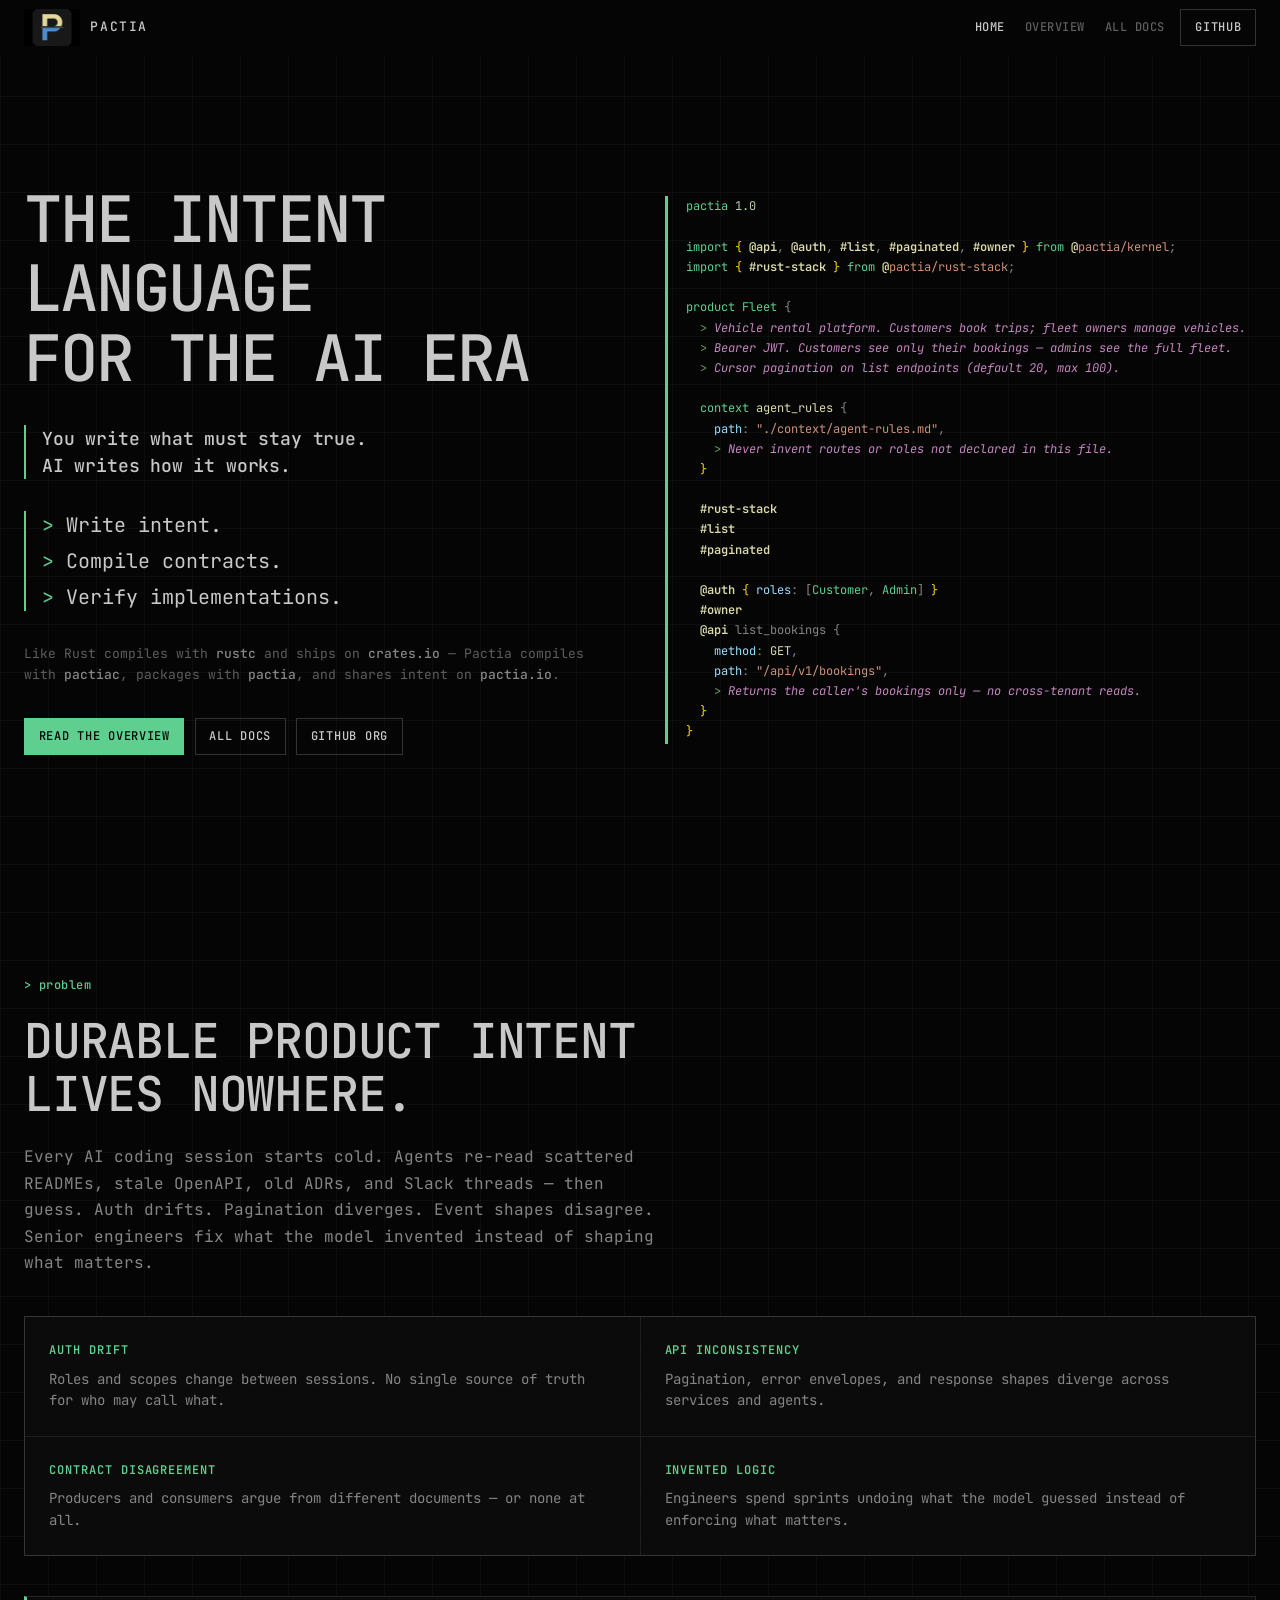
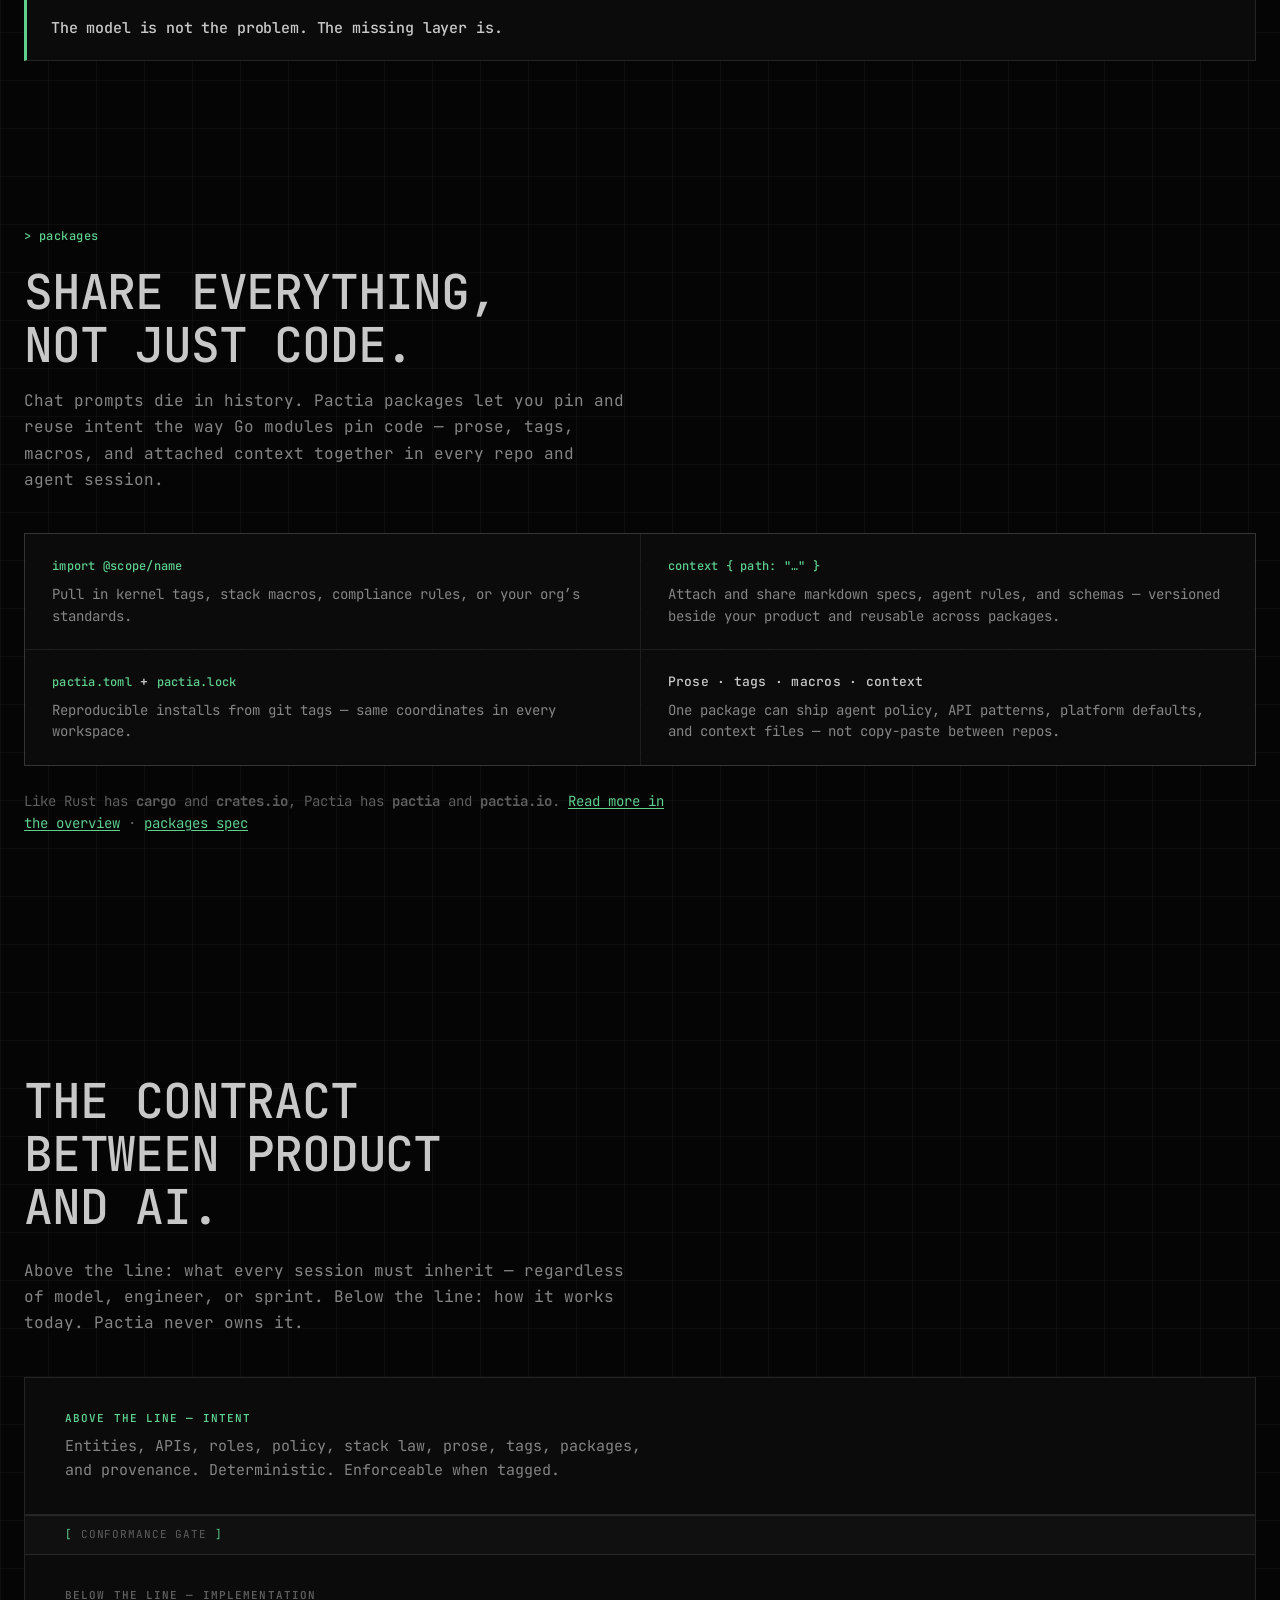
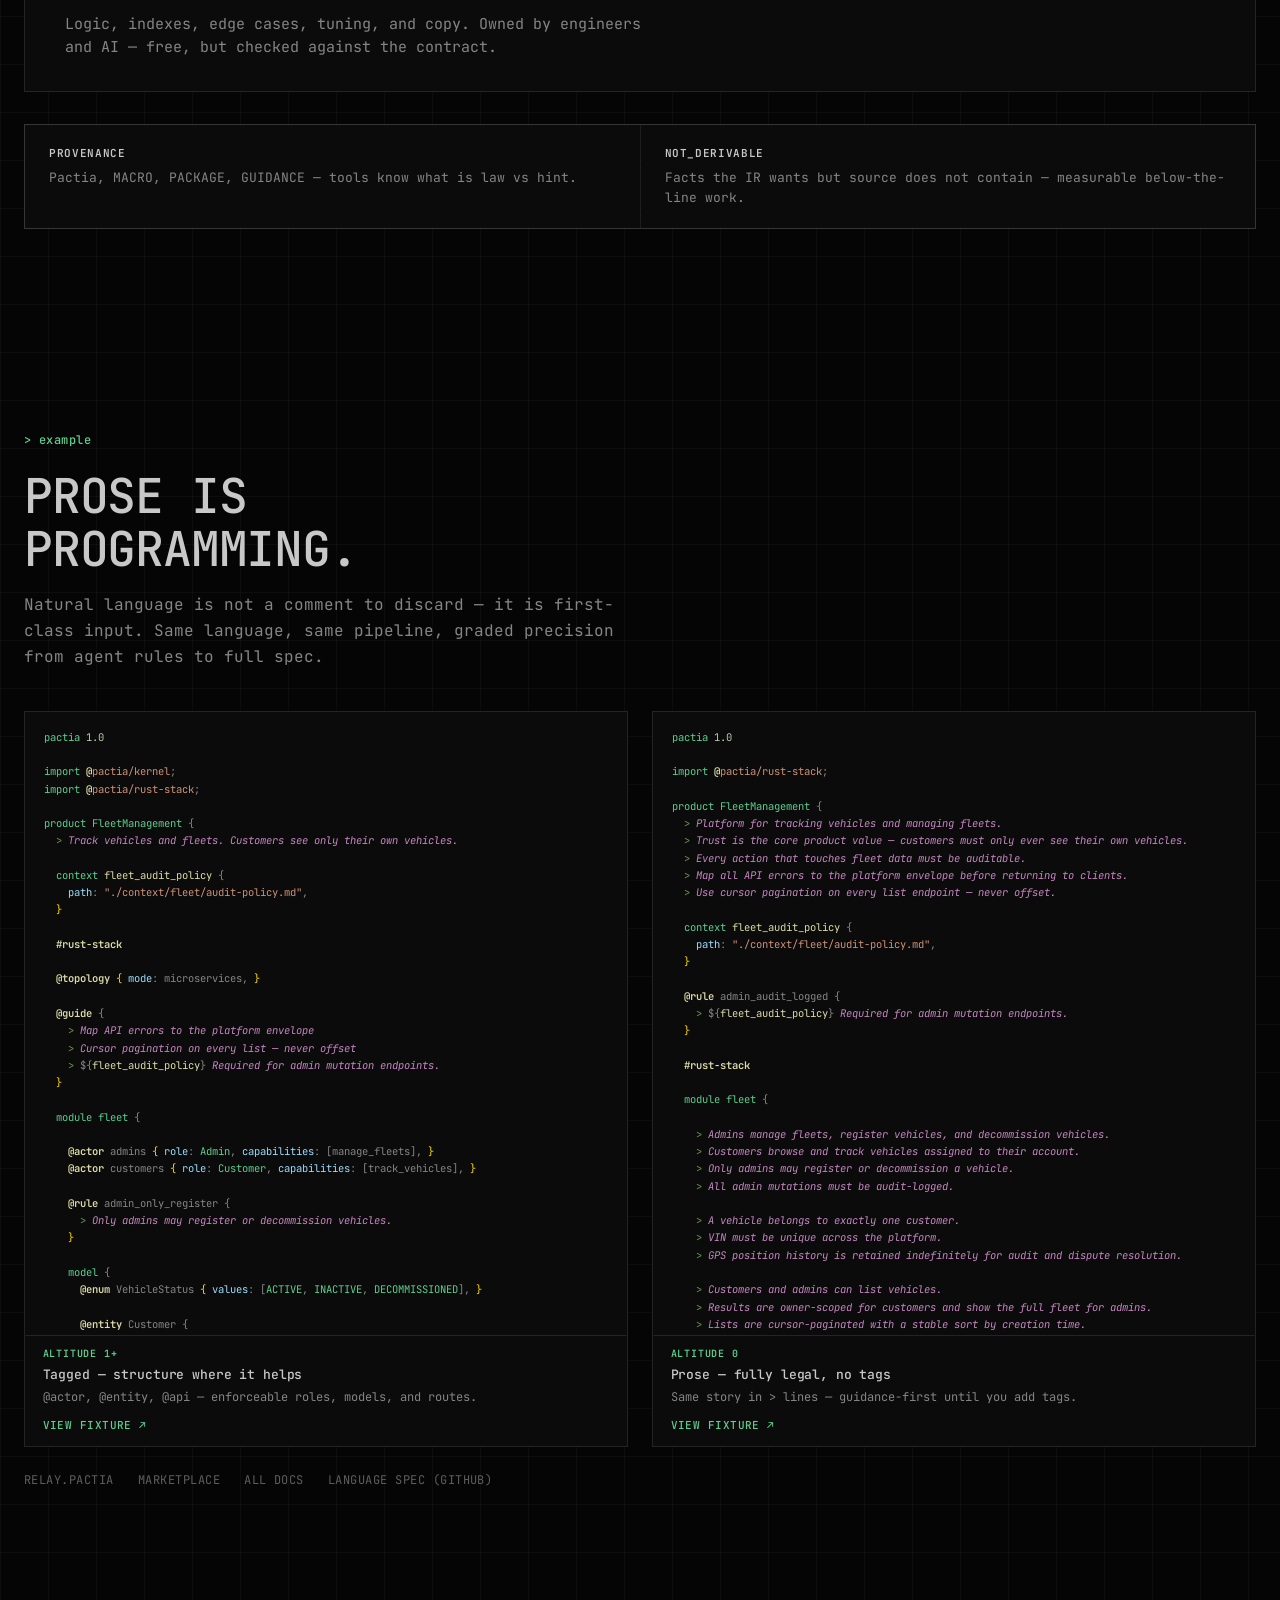
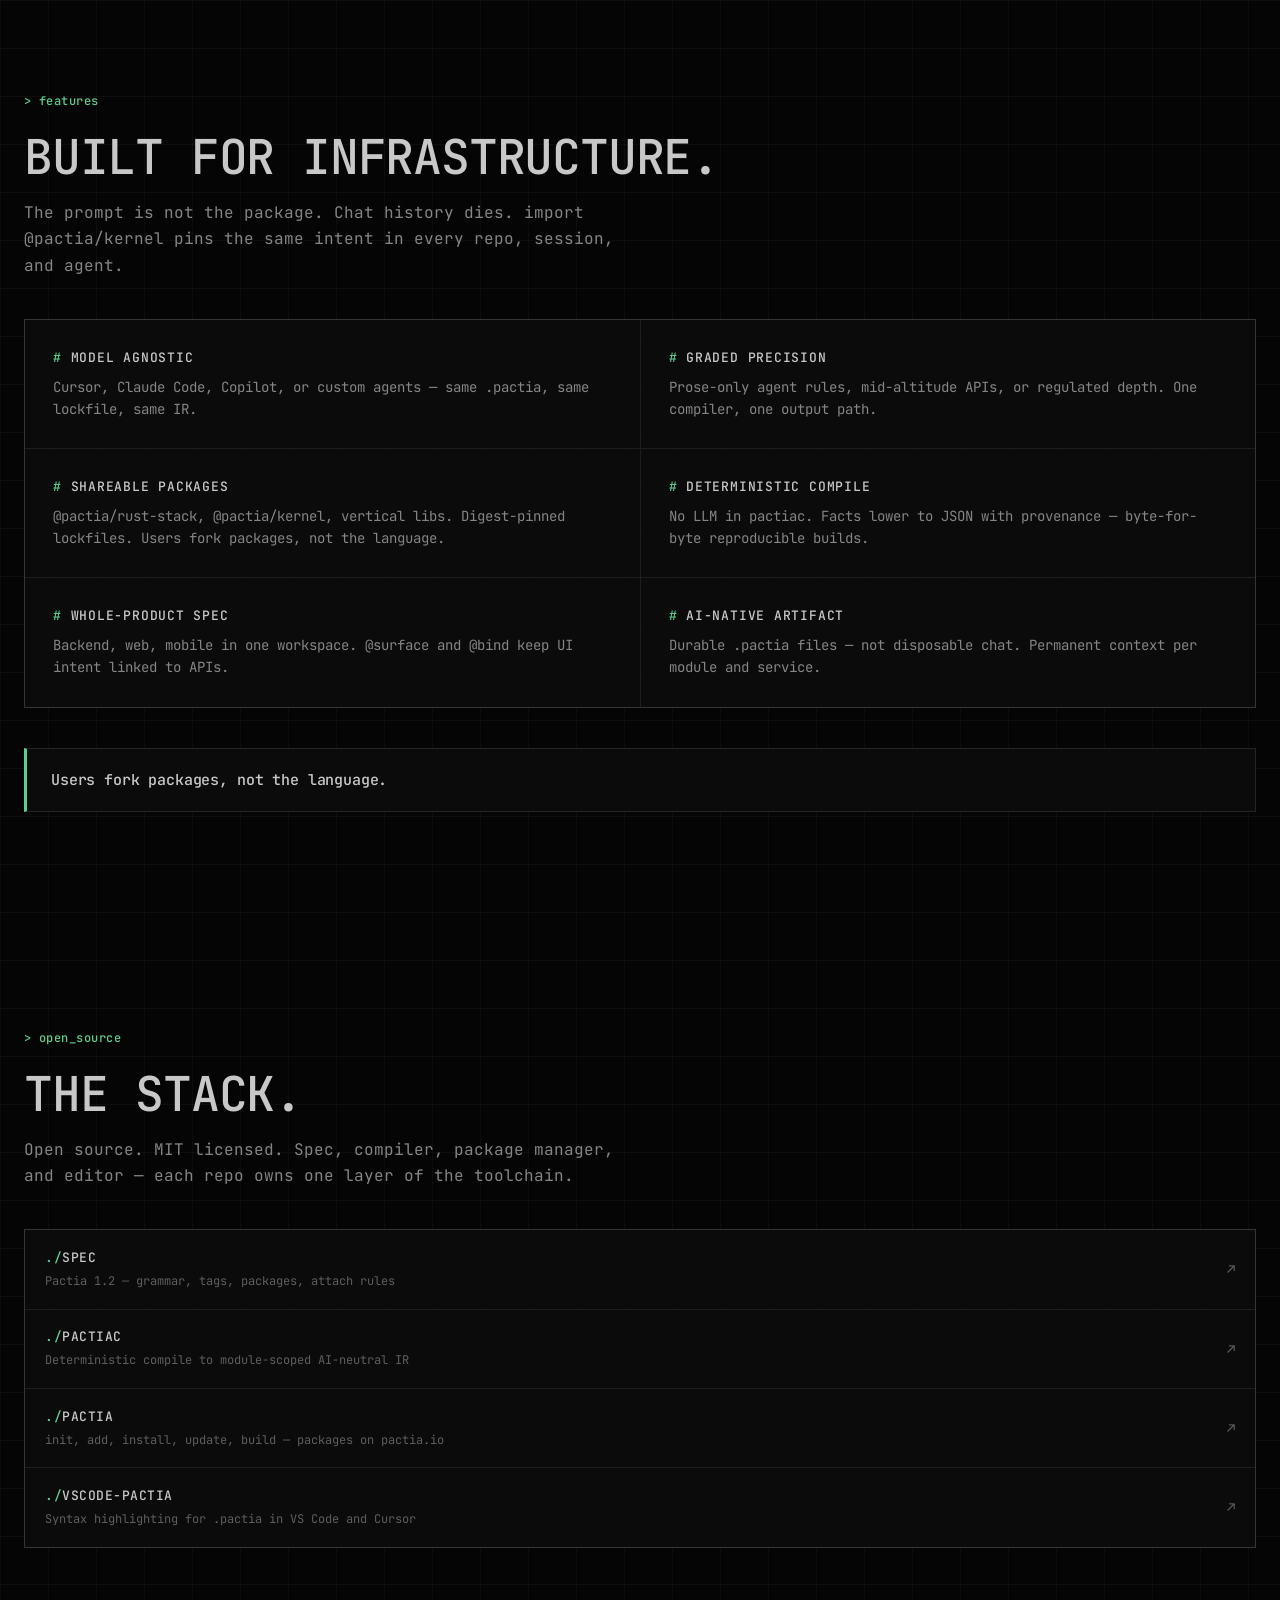
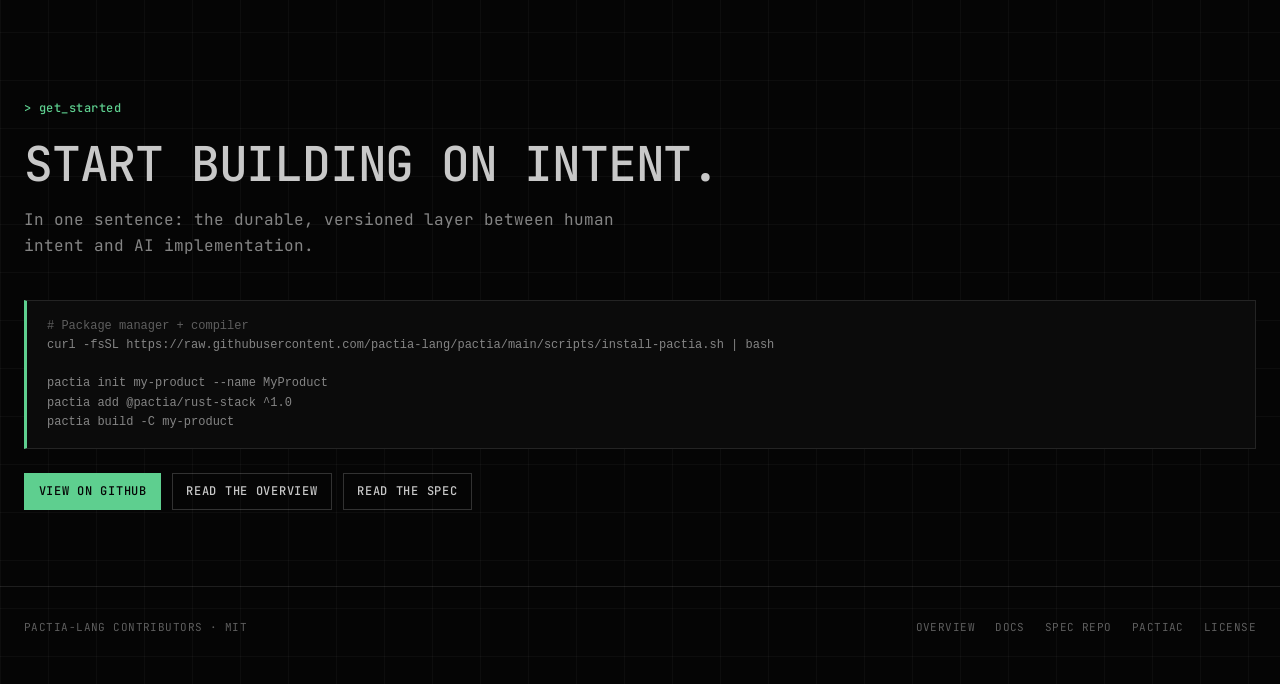
==== index.html @ 83ed0725 "commit the static site" ====
<!doctype html>
<html lang="en">
  <head>
    <meta charset="UTF-8" />
    <meta name="viewport" content="width=device-width, initial-scale=1.0" />
    <meta
      name="description"
      content="Pactia — the intent language for the AI era. You write what must stay true. AI writes how it works."
    />
    <title>Pactia — The intent language for the AI era</title>
    <link rel="icon" href="assets/pactia-logo.png" type="image/png" />
    <link rel="preconnect" href="https://fonts.googleapis.com" />
    <link rel="preconnect" href="https://fonts.gstatic.com" crossorigin />
    <link
      href="https://fonts.googleapis.com/css2?family=JetBrains+Mono:wght@400;500;600&display=swap"
      rel="stylesheet"
    />
    <link rel="stylesheet" href="assets/site.css" />
  </head>
  <body data-nav-page="home">
    <a class="skip-link" href="#main">Skip to content</a>

    <header class="site-header">
      <div class="container">
        <a class="brand" data-site-brand href="index.html">
          <img
            class="brand__logo"
            src="assets/pactia-logo.png"
            alt=""
            height="40"
          />
          PACTIA
        </a>
        <div class="site-header__actions" data-site-header-actions></div>
      </div>
    </header>

    <main id="main">
      <section class="hero" id="hero">
        <div class="container hero-grid">
          <div class="hero-copy" data-reveal>
            <h1 class="display-xl">
              The intent language<br />
              for the AI era
            </h1>
            <p class="hero-slogan">
              You write what must stay true.<br />
              AI writes how it works.
            </p>
            <div class="hero-lines">
              <p class="hero-line is-accent">Write intent.</p>
              <p class="hero-line is-accent">Compile contracts.</p>
              <p class="hero-line is-accent">Verify implementations.</p>
            </div>
            <p class="hero-meta">
              Like Rust compiles with <strong>rustc</strong> and ships on
              <strong>crates.io</strong> — Pactia compiles with
              <strong>pactiac</strong>, packages with <strong>pactia</strong>,
              and shares intent on <strong>pactia.io</strong>.
            </p>
            <div class="hero-actions">
              <a
                class="btn btn-primary"
                href="docs/overview.html"
              >
                Read the overview
              </a>
              <a
                class="btn"
                href="docs/index.html"
              >
                All docs
              </a>
              <a
                class="btn"
                href="https://github.com/pactia-lang"
                target="_blank"
                rel="noopener noreferrer"
              >
                GitHub org
              </a>
            </div>
          </div>

          <div class="hero-snippet" data-reveal aria-label="Pactia example">
            <pre class="hero-snippet__code docs-pre docs-pre--pactia"><code class="docs-code docs-code--pactia pactia-highlight"><span class="pactia-tm-keyword">pactia</span> <span class="pactia-tm-number">1.0</span>

<span class="pactia-tm-keyword">import</span> <span class="pactia-tm-punct">{</span> <span class="pactia-tm-tag">@</span><span class="pactia-tm-tag">api</span>, <span class="pactia-tm-tag">@</span><span class="pactia-tm-tag">auth</span>, <span class="pactia-tm-tag">#</span><span class="pactia-tm-tag">list</span>, <span class="pactia-tm-tag">#</span><span class="pactia-tm-tag">paginated</span>, <span class="pactia-tm-tag">#</span><span class="pactia-tm-tag">owner</span> <span class="pactia-tm-punct">}</span> <span class="pactia-tm-keyword">from</span> <span class="pactia-tm-tag">@</span><span class="pactia-tm-path">pactia/kernel</span>;
<span class="pactia-tm-keyword">import</span> <span class="pactia-tm-punct">{</span> <span class="pactia-tm-tag">#</span><span class="pactia-tm-tag">rust-stack</span> <span class="pactia-tm-punct">}</span> <span class="pactia-tm-keyword">from</span> <span class="pactia-tm-tag">@</span><span class="pactia-tm-path">pactia/rust-stack</span>;

<span class="pactia-tm-keyword">product</span> <span class="pactia-tm-type">Fleet</span> {
  <span class="pactia-tm-prose-marker">&gt; </span><span class="pactia-tm-prose">Vehicle rental platform. Customers book trips; fleet owners manage vehicles.</span>
  <span class="pactia-tm-prose-marker">&gt; </span><span class="pactia-tm-prose">Bearer JWT. Customers see only their bookings — admins see the full fleet.</span>
  <span class="pactia-tm-prose-marker">&gt; </span><span class="pactia-tm-prose">Cursor pagination on list endpoints (default 20, max 100).</span>

  <span class="pactia-tm-keyword">context</span> <span class="pactia-tm-constant">agent_rules</span> {
    <span class="pactia-tm-key">path</span>: <span class="pactia-tm-string">&quot;</span><span class="pactia-tm-string">./context/agent-rules.md</span><span class="pactia-tm-string">&quot;</span>,
    <span class="pactia-tm-prose-marker">&gt; </span><span class="pactia-tm-prose">Never invent routes or roles not declared in this file.</span>
<span class="pactia-tm-punct">  }</span>

  <span class="pactia-tm-tag">#</span><span class="pactia-tm-tag">rust-stack</span>
  <span class="pactia-tm-tag">#</span><span class="pactia-tm-tag">list</span>
  <span class="pactia-tm-tag">#</span><span class="pactia-tm-tag">paginated</span>

  <span class="pactia-tm-tag">@</span><span class="pactia-tm-tag">auth</span> <span class="pactia-tm-punct">{</span> <span class="pactia-tm-key">roles</span>: [<span class="pactia-tm-type">Customer</span>, <span class="pactia-tm-type">Admin</span>] <span class="pactia-tm-punct">}</span>
  <span class="pactia-tm-tag">#</span><span class="pactia-tm-tag">owner</span>
  <span class="pactia-tm-tag">@</span><span class="pactia-tm-tag">api</span> list_bookings {
    <span class="pactia-tm-key">method</span>: <span class="pactia-tm-constant">GET</span>,
    <span class="pactia-tm-key">path</span>: <span class="pactia-tm-string">&quot;</span><span class="pactia-tm-string">/api/v1/bookings</span><span class="pactia-tm-string">&quot;</span>,
    <span class="pactia-tm-prose-marker">&gt; </span><span class="pactia-tm-prose">Returns the caller's bookings only — no cross-tenant reads.</span>
<span class="pactia-tm-punct">  }</span>
<span class="pactia-tm-punct">}</span></code></pre>
          </div>
        </div>
      </section>

      <section class="section section-tight" id="problem">
        <div class="container">
          <p class="label" data-reveal>&gt; problem</p>
          <h2 class="display-lg" data-reveal style="margin-bottom: 1.5rem; max-width: 22ch">
            Durable product intent lives nowhere.
          </h2>
          <p class="problem-lead" data-reveal>
            Every AI coding session starts cold. Agents re-read scattered READMEs,
            stale OpenAPI, old ADRs, and Slack threads — then guess. Auth drifts.
            Pagination diverges. Event shapes disagree. Senior engineers fix what
            the model invented instead of shaping what matters.
          </p>
          <div class="problem-grid" data-reveal>
            <article class="problem-item">
              <h3>Auth drift</h3>
              <p>Roles and scopes change between sessions. No single source of truth for who may call what.</p>
            </article>
            <article class="problem-item">
              <h3>API inconsistency</h3>
              <p>Pagination, error envelopes, and response shapes diverge across services and agents.</p>
            </article>
            <article class="problem-item">
              <h3>Contract disagreement</h3>
              <p>Producers and consumers argue from different documents — or none at all.</p>
            </article>
            <article class="problem-item">
              <h3>Invented logic</h3>
              <p>Engineers spend sprints undoing what the model guessed instead of enforcing what matters.</p>
            </article>
          </div>
          <p class="slogan-banner" data-reveal>
            The model is not the problem. The missing layer is.
          </p>
        </div>
      </section>

      <section class="section section-tight" id="packages">
        <div class="container">
          <p class="label" data-reveal>&gt; packages</p>
          <h2 class="display-lg" data-reveal style="margin-bottom: 1rem; max-width: 20ch">
            Share everything,<br />not just code.
          </h2>
          <p class="section-intro" data-reveal>
            Chat prompts die in history. Pactia packages let you pin and reuse intent
            the way Go modules pin code — prose, tags, macros, and attached context
            together in every repo and agent session.
          </p>
          <ul class="packages-list" data-reveal>
            <li class="packages-item">
              <p class="packages-item__syntax"><code>import @scope/name</code></p>
              <p class="packages-item__desc">
                Pull in kernel tags, stack macros, compliance rules, or your org&rsquo;s standards.
              </p>
            </li>
            <li class="packages-item">
              <p class="packages-item__syntax"><code>context { path: &quot;&hellip;&quot; }</code></p>
              <p class="packages-item__desc">
                Attach and share markdown specs, agent rules, and schemas — versioned beside your product and reusable across packages.
              </p>
            </li>
            <li class="packages-item">
              <p class="packages-item__syntax"><code>pactia.toml</code> + <code>pactia.lock</code></p>
              <p class="packages-item__desc">
                Reproducible installs from git tags — same coordinates in every workspace.
              </p>
            </li>
            <li class="packages-item">
              <p class="packages-item__syntax">Prose · tags · macros · context</p>
              <p class="packages-item__desc">
                One package can ship agent policy, API patterns, platform defaults, and context files — not copy-paste between repos.
              </p>
            </li>
          </ul>
          <p class="packages-footnote" data-reveal>
            Like Rust has <strong>cargo</strong> and <strong>crates.io</strong>, Pactia has
            <strong>pactia</strong> and <strong>pactia.io</strong>.
            <a href="docs/overview.html#packages--share-everything-not-just-code">Read more in the overview</a>
            ·
            <a href="https://github.com/pactia-lang/spec/blob/main/docs/packages.md" target="_blank" rel="noopener noreferrer">packages spec</a>
          </p>
        </div>
      </section>

      <section class="section" id="intent-line">
        <div class="container">
          <p class="label" data-reveal>&gt; intent_line</p>
          <h2 class="display-lg" data-reveal style="margin-bottom: 1.5rem; max-width: 20ch">
            The contract<br />between product<br />and AI.
          </h2>
          <p class="section-intro" data-reveal>
            Above the line: what every session must inherit — regardless of model,
            engineer, or sprint. Below the line: how it works today. Pactia never owns it.
          </p>
          <div class="intent-block" data-reveal>
            <div class="intent-row intent-row--above">
              <h3>Above the line — Intent</h3>
              <p>
                Entities, APIs, roles, policy, stack law, prose, tags, packages,
                and provenance. Deterministic. Enforceable when tagged.
              </p>
            </div>
            <div class="intent-gate">conformance gate</div>
            <div class="intent-row intent-row--below">
              <h3>Below the line — Implementation</h3>
              <p>
                Logic, indexes, edge cases, tuning, and copy. Owned by engineers
                and AI — free, but checked against the contract.
              </p>
            </div>
          </div>
          <div class="intent-detail" data-reveal>
            <div class="intent-detail-item">
              <strong>Provenance</strong>
              Pactia, MACRO, PACKAGE, GUIDANCE — tools know what is law vs hint.
            </div>
            <div class="intent-detail-item">
              <strong>NOT_DERIVABLE</strong>
              Facts the IR wants but source does not contain — measurable below-the-line work.
            </div>
          </div>
        </div>
      </section>

      <section class="section section-tight" id="example">
        <div class="container">
          <p class="label" data-reveal>&gt; example</p>
          <h2 class="display-lg" data-reveal style="margin-bottom: 1rem; max-width: 18ch">
            Prose is<br />programming.
          </h2>
          <p class="section-intro" data-reveal>
            Natural language is not a comment to discard — it is first-class input.
            Same language, same pipeline, graded precision from agent rules to full spec.
          </p>
          <!-- landing-example-grid:start -->
          <div class="example-grid">
            <a
              class="example-card"
              href="https://github.com/pactia-lang/.github/blob/main/profile/examples/fleet-management-mini.pactia"
              target="_blank"
              rel="noopener noreferrer"
              data-reveal
            >
              <pre class="example-card__code docs-pre docs-pre--pactia"><code class="docs-code docs-code--pactia pactia-highlight"><span class="pactia-tm-keyword">pactia</span> <span class="pactia-tm-number">1.0</span>

<span class="pactia-tm-keyword">import</span> <span class="pactia-tm-tag">@</span><span class="pactia-tm-path">pactia/kernel</span>;
<span class="pactia-tm-keyword">import</span> <span class="pactia-tm-tag">@</span><span class="pactia-tm-path">pactia/rust-stack</span>;

<span class="pactia-tm-keyword">product</span> <span class="pactia-tm-type">FleetManagement</span> {
  <span class="pactia-tm-prose-marker">&gt; </span><span class="pactia-tm-prose">Track vehicles and fleets. Customers see only their own vehicles.</span>

  <span class="pactia-tm-keyword">context</span> <span class="pactia-tm-constant">fleet_audit_policy</span> {
    <span class="pactia-tm-key">path</span>: <span class="pactia-tm-string">&quot;</span><span class="pactia-tm-string">./context/fleet/audit-policy.md</span><span class="pactia-tm-string">&quot;</span>,    
<span class="pactia-tm-punct">  }</span>

  <span class="pactia-tm-tag">#</span><span class="pactia-tm-tag">rust-stack</span>

  <span class="pactia-tm-tag">@</span><span class="pactia-tm-tag">topology</span> <span class="pactia-tm-punct">{</span> <span class="pactia-tm-key">mode</span>: microservices, <span class="pactia-tm-punct">}</span>

  <span class="pactia-tm-tag">@</span><span class="pactia-tm-tag">guide</span> {
    <span class="pactia-tm-prose-marker">&gt; </span><span class="pactia-tm-prose">Map API errors to the platform envelope</span>
    <span class="pactia-tm-prose-marker">&gt; </span><span class="pactia-tm-prose">Cursor pagination on every list — never offset</span>
    <span class="pactia-tm-prose-marker">&gt; </span>${<span class="pactia-tm-constant">fleet_audit_policy</span>}<span class="pactia-tm-prose"> Required for admin mutation endpoints.</span>
<span class="pactia-tm-punct">  }</span>

  <span class="pactia-tm-keyword">module</span> <span class="pactia-tm-type">fleet</span> {

    <span class="pactia-tm-tag">@</span><span class="pactia-tm-tag">actor</span> admins <span class="pactia-tm-punct">{</span> <span class="pactia-tm-key">role</span>: <span class="pactia-tm-type">Admin</span>, <span class="pactia-tm-key">capabilities</span>: [manage_fleets], <span class="pactia-tm-punct">}</span>
    <span class="pactia-tm-tag">@</span><span class="pactia-tm-tag">actor</span> customers <span class="pactia-tm-punct">{</span> <span class="pactia-tm-key">role</span>: <span class="pactia-tm-type">Customer</span>, <span class="pactia-tm-key">capabilities</span>: [track_vehicles], <span class="pactia-tm-punct">}</span>

    <span class="pactia-tm-tag">@</span><span class="pactia-tm-tag">rule</span> admin_only_register {
      <span class="pactia-tm-prose-marker">&gt; </span><span class="pactia-tm-prose">Only admins may register or decommission vehicles.</span>
<span class="pactia-tm-punct">    }</span>

    <span class="pactia-tm-keyword">model</span> {
      <span class="pactia-tm-tag">@</span><span class="pactia-tm-tag">enum</span> VehicleStatus <span class="pactia-tm-punct">{</span> <span class="pactia-tm-key">values</span>: [<span class="pactia-tm-type">ACTIVE</span>, <span class="pactia-tm-type">INACTIVE</span>, <span class="pactia-tm-type">DECOMMISSIONED</span>], <span class="pactia-tm-punct">}</span>

      <span class="pactia-tm-tag">@</span><span class="pactia-tm-tag">entity</span> Customer {
        <span class="pactia-tm-tag">@@</span><span class="pactia-tm-tag">pk</span>
        <span class="pactia-tm-key">id</span>: <span class="pactia-tm-type">uuid</span>,
        <span class="pactia-tm-key">name</span>: <span class="pactia-tm-type">string</span>,
        <span class="pactia-tm-key">email</span>: <span class="pactia-tm-type">string</span>,
<span class="pactia-tm-punct">      }</span>

      <span class="pactia-tm-tag">@</span><span class="pactia-tm-tag">entity</span> Vehicle {
        <span class="pactia-tm-tag">@@</span><span class="pactia-tm-tag">pk</span>
        <span class="pactia-tm-key">id</span>: <span class="pactia-tm-type">uuid</span>,
        <span class="pactia-tm-key">customerId</span>: <span class="pactia-tm-type">uuid</span>,
        <span class="pactia-tm-key">vin</span>: <span class="pactia-tm-type">string</span>,
        <span class="pactia-tm-key">label</span>: <span class="pactia-tm-type">string</span>,
        <span class="pactia-tm-key">status</span>: <span class="pactia-tm-type">VehicleStatus</span>,
<span class="pactia-tm-punct">      }</span>

      <span class="pactia-tm-tag">@</span><span class="pactia-tm-tag">entity</span> CreateVehicleRequest {
        <span class="pactia-tm-key">customerId</span>: <span class="pactia-tm-type">uuid</span>,
        <span class="pactia-tm-key">vin</span>: <span class="pactia-tm-type">string</span>,
        <span class="pactia-tm-key">label</span>: <span class="pactia-tm-type">string</span>,
<span class="pactia-tm-punct">      }</span>

      <span class="pactia-tm-tag">@</span><span class="pactia-tm-tag">entity</span> VehicleListResponse {
        <span class="pactia-tm-key">vehicles</span>: <span class="pactia-tm-type">Vehicle</span>[],
        <span class="pactia-tm-tag">@@</span><span class="pactia-tm-tag">nullable</span>
        <span class="pactia-tm-key">nextCursor</span>: <span class="pactia-tm-type">string</span>,
<span class="pactia-tm-punct">      }</span>

      <span class="pactia-tm-tag">@</span><span class="pactia-tm-tag">entity</span> CreateVehicleResponse {
        <span class="pactia-tm-key">vehicleId</span>: <span class="pactia-tm-type">uuid</span>,
        <span class="pactia-tm-key">vin</span>: <span class="pactia-tm-type">string</span>,
<span class="pactia-tm-punct">      }</span>
<span class="pactia-tm-punct">    }</span>

    <span class="pactia-tm-tag">@</span><span class="pactia-tm-tag">security</span> fleet <span class="pactia-tm-punct">{</span> <span class="pactia-tm-prose-marker">&gt; </span><span class="pactia-tm-prose">All admin mutations must be audit-logged</span> <span class="pactia-tm-punct">}</span>

    <span class="pactia-tm-keyword">service</span> <span class="pactia-tm-type">FleetService</span> {
      <span class="pactia-tm-tag">#</span><span class="pactia-tm-tag">database</span>
      <span class="pactia-tm-prose-marker">&gt; </span><span class="pactia-tm-prose">Fleet tracking API</span>

      <span class="pactia-tm-tag">@</span><span class="pactia-tm-tag">auth</span> <span class="pactia-tm-punct">{</span> <span class="pactia-tm-key">roles</span>: [<span class="pactia-tm-type">Customer</span>, <span class="pactia-tm-type">Admin</span>] <span class="pactia-tm-punct">}</span>

      <span class="pactia-tm-tag">#</span><span class="pactia-tm-tag">list</span>
      <span class="pactia-tm-tag">@@</span><span class="pactia-tm-tag">output</span> <span class="pactia-tm-type">VehicleListResponse</span>
      <span class="pactia-tm-tag">@</span><span class="pactia-tm-tag">api</span> list_vehicles {
        <span class="pactia-tm-key">method</span>: <span class="pactia-tm-constant">GET</span>,
        <span class="pactia-tm-key">path</span>: <span class="pactia-tm-string">&quot;</span><span class="pactia-tm-string">/api/v1/vehicles</span><span class="pactia-tm-string">&quot;</span>,
<span class="pactia-tm-punct">      }</span>

      <span class="pactia-tm-tag">@</span><span class="pactia-tm-tag">auth</span> <span class="pactia-tm-punct">{</span> <span class="pactia-tm-key">roles</span>: [<span class="pactia-tm-type">Admin</span>] <span class="pactia-tm-punct">}</span>
      <span class="pactia-tm-tag">#</span><span class="pactia-tm-tag">create</span>
      <span class="pactia-tm-tag">@@</span><span class="pactia-tm-tag">output</span> <span class="pactia-tm-type">CreateVehicleResponse</span>
      <span class="pactia-tm-tag">@</span><span class="pactia-tm-tag">api</span> create_vehicle {
        <span class="pactia-tm-key">method</span>: <span class="pactia-tm-constant">POST</span>,
        <span class="pactia-tm-key">path</span>: <span class="pactia-tm-string">&quot;</span><span class="pactia-tm-string">/api/v1/vehicles</span><span class="pactia-tm-string">&quot;</span>,
<span class="pactia-tm-punct">      }</span>

      <span class="pactia-tm-tag">@</span><span class="pactia-tm-tag">test</span> admin_registers_vehicle {
        <span class="pactia-tm-key">name</span>: <span class="pactia-tm-string">&quot;</span><span class="pactia-tm-string">Admin registers a vehicle</span><span class="pactia-tm-string">&quot;</span>,
        <span class="pactia-tm-key">when</span>: <span class="pactia-tm-string">&quot;</span><span class="pactia-tm-string">Admin is logged in and POST /api/v1/vehicles with valid body</span><span class="pactia-tm-string">&quot;</span>,
        <span class="pactia-tm-key">then</span>: <span class="pactia-tm-string">&quot;</span><span class="pactia-tm-string">status is 201</span><span class="pactia-tm-string">&quot;</span>,
<span class="pactia-tm-punct">      }</span>
<span class="pactia-tm-punct">    }</span>
<span class="pactia-tm-punct">  }</span>
<span class="pactia-tm-punct">}</span></code></pre>
              <span class="example-card__body">
                <p class="example-card__label">Altitude 1+</p>
                <p class="example-card__title">Tagged — structure where it helps</p>
                <p class="example-card__desc">
                  @actor, @entity, @api — enforceable roles, models, and routes.
                </p>
                <span class="example-card__link">View fixture &#8599;</span>
              </span>
            </a>
            <a
              class="example-card"
              href="https://github.com/pactia-lang/.github/blob/main/profile/examples/fleet-management-prose.pactia"
              target="_blank"
              rel="noopener noreferrer"
              data-reveal
            >
              <pre class="example-card__code docs-pre docs-pre--pactia"><code class="docs-code docs-code--pactia pactia-highlight"><span class="pactia-tm-keyword">pactia</span> <span class="pactia-tm-number">1.0</span>

<span class="pactia-tm-keyword">import</span> <span class="pactia-tm-tag">@</span><span class="pactia-tm-path">pactia/rust-stack</span>;

<span class="pactia-tm-keyword">product</span> <span class="pactia-tm-type">FleetManagement</span> {
  <span class="pactia-tm-prose-marker">&gt; </span><span class="pactia-tm-prose">Platform for tracking vehicles and managing fleets.</span>
  <span class="pactia-tm-prose-marker">&gt; </span><span class="pactia-tm-prose">Trust is the core product value — customers must only ever see their own vehicles.</span>
  <span class="pactia-tm-prose-marker">&gt; </span><span class="pactia-tm-prose">Every action that touches fleet data must be auditable.</span>
  <span class="pactia-tm-prose-marker">&gt; </span><span class="pactia-tm-prose">Map all API errors to the platform envelope before returning to clients.</span>
  <span class="pactia-tm-prose-marker">&gt; </span><span class="pactia-tm-prose">Use cursor pagination on every list endpoint — never offset.</span>

  <span class="pactia-tm-keyword">context</span> <span class="pactia-tm-constant">fleet_audit_policy</span> {
    <span class="pactia-tm-key">path</span>: <span class="pactia-tm-string">&quot;</span><span class="pactia-tm-string">./context/fleet/audit-policy.md</span><span class="pactia-tm-string">&quot;</span>,    
<span class="pactia-tm-punct">  }</span>

  <span class="pactia-tm-tag">@</span><span class="pactia-tm-tag">rule</span> admin_audit_logged {
    <span class="pactia-tm-prose-marker">&gt; </span>${<span class="pactia-tm-constant">fleet_audit_policy</span>}<span class="pactia-tm-prose"> Required for admin mutation endpoints.</span>
<span class="pactia-tm-punct">  }</span>

  <span class="pactia-tm-tag">#</span><span class="pactia-tm-tag">rust-stack</span>

  <span class="pactia-tm-keyword">module</span> <span class="pactia-tm-type">fleet</span> {

    <span class="pactia-tm-prose-marker">&gt; </span><span class="pactia-tm-prose">Admins manage fleets, register vehicles, and decommission vehicles.</span>
    <span class="pactia-tm-prose-marker">&gt; </span><span class="pactia-tm-prose">Customers browse and track vehicles assigned to their account.</span>
    <span class="pactia-tm-prose-marker">&gt; </span><span class="pactia-tm-prose">Only admins may register or decommission a vehicle.</span>
    <span class="pactia-tm-prose-marker">&gt; </span><span class="pactia-tm-prose">All admin mutations must be audit-logged.</span>

    <span class="pactia-tm-prose-marker">&gt; </span><span class="pactia-tm-prose">A vehicle belongs to exactly one customer.</span>
    <span class="pactia-tm-prose-marker">&gt; </span><span class="pactia-tm-prose">VIN must be unique across the platform.</span>
    <span class="pactia-tm-prose-marker">&gt; </span><span class="pactia-tm-prose">GPS position history is retained indefinitely for audit and dispute resolution.</span>

    <span class="pactia-tm-prose-marker">&gt; </span><span class="pactia-tm-prose">Customers and admins can list vehicles.</span>
    <span class="pactia-tm-prose-marker">&gt; </span><span class="pactia-tm-prose">Results are owner-scoped for customers and show the full fleet for admins.</span>
    <span class="pactia-tm-prose-marker">&gt; </span><span class="pactia-tm-prose">Lists are cursor-paginated with a stable sort by creation time.</span>

    <span class="pactia-tm-prose-marker">&gt; </span><span class="pactia-tm-prose">Only admins may create a vehicle.</span>
    <span class="pactia-tm-prose-marker">&gt; </span><span class="pactia-tm-prose">Creating a vehicle requires a valid customer, VIN, label, and device binding.</span>
    <span class="pactia-tm-prose-marker">&gt; </span><span class="pactia-tm-prose">A vehicle.created notification is emitted when registration succeeds.</span>

    <span class="pactia-tm-prose-marker">&gt; </span><span class="pactia-tm-prose">Customers who attempt to register a vehicle receive forbidden — not found masking.</span>
    <span class="pactia-tm-prose-marker">&gt; </span><span class="pactia-tm-prose">Duplicate VIN registration returns conflict with a clear error code.</span>
<span class="pactia-tm-punct">  }</span>
<span class="pactia-tm-punct">}</span></code></pre>
              <span class="example-card__body">
                <p class="example-card__label">Altitude 0</p>
                <p class="example-card__title">Prose — fully legal, no tags</p>
                <p class="example-card__desc">
                  Same story in &gt; lines — guidance-first until you add tags.
                </p>
                <span class="example-card__link">View fixture &#8599;</span>
              </span>
            </a>
          </div>
<!-- landing-example-grid:end -->
          <nav class="fixture-links" data-reveal aria-label="More examples">
            <a href="https://github.com/pactia-lang/pactiac/blob/main/test/fixtures/kernel/relay.pactia" target="_blank" rel="noopener noreferrer">relay.pactia</a>
            <a href="https://github.com/pactia-lang/examples/tree/main/marketplace" target="_blank" rel="noopener noreferrer">marketplace</a>
            <a href="docs/index.html">all docs</a>
            <a href="https://github.com/pactia-lang/spec/blob/main/docs/language-spec.md" target="_blank" rel="noopener noreferrer">language spec (GitHub)</a>
          </nav>
        </div>
      </section>

      <section class="section" id="features">
        <div class="container">
          <p class="label" data-reveal>&gt; features</p>
          <h2 class="display-lg" data-reveal style="margin-bottom: 1rem">
            Built for infrastructure.
          </h2>
          <p class="section-intro" data-reveal>
            The prompt is not the package. Chat history dies.
            import @pactia/kernel pins the same intent in every repo, session, and agent.
          </p>
          <div class="feature-grid">
            <article class="feature-card" data-reveal>
              <h3>Model agnostic</h3>
              <p>Cursor, Claude Code, Copilot, or custom agents — same .pactia, same lockfile, same IR.</p>
            </article>
            <article class="feature-card" data-reveal>
              <h3>Graded precision</h3>
              <p>Prose-only agent rules, mid-altitude APIs, or regulated depth. One compiler, one output path.</p>
            </article>
            <article class="feature-card" data-reveal>
              <h3>Shareable packages</h3>
              <p>@pactia/rust-stack, @pactia/kernel, vertical libs. Digest-pinned lockfiles. Users fork packages, not the language.</p>
            </article>
            <article class="feature-card" data-reveal>
              <h3>Deterministic compile</h3>
              <p>No LLM in pactiac. Facts lower to JSON with provenance — byte-for-byte reproducible builds.</p>
            </article>
            <article class="feature-card" data-reveal>
              <h3>Whole-product spec</h3>
              <p>Backend, web, mobile in one workspace. @surface and @bind keep UI intent linked to APIs.</p>
            </article>
            <article class="feature-card" data-reveal>
              <h3>AI-native artifact</h3>
              <p>Durable .pactia files — not disposable chat. Permanent context per module and service.</p>
            </article>
          </div>
          <p class="slogan-banner" data-reveal>
            Users fork packages, not the language.
          </p>
        </div>
      </section>

      <section class="section section-tight" id="open-source">
        <div class="container">
          <p class="label" data-reveal>&gt; open_source</p>
          <h2 class="display-lg" data-reveal style="margin-bottom: 1rem">
            The stack.
          </h2>
          <p class="section-intro" data-reveal>
            Open source. MIT licensed. Spec, compiler, package manager, and editor —
            each repo owns one layer of the toolchain.
          </p>
          <div class="repo-list">
            <a class="repo-row" href="https://github.com/pactia-lang/spec" target="_blank" rel="noopener noreferrer" data-reveal>
              <div>
                <div class="repo-row__name">spec</div>
                <div class="repo-row__desc">Pactia 1.2 — grammar, tags, packages, attach rules</div>
              </div>
              <span class="repo-row__arrow" aria-hidden="true">&#8599;</span>
            </a>
            <a class="repo-row" href="https://github.com/pactia-lang/pactiac" target="_blank" rel="noopener noreferrer" data-reveal>
              <div>
                <div class="repo-row__name">pactiac</div>
                <div class="repo-row__desc">Deterministic compile to module-scoped AI-neutral IR</div>
              </div>
              <span class="repo-row__arrow" aria-hidden="true">&#8599;</span>
            </a>
            <a class="repo-row" href="https://github.com/pactia-lang/pactia" target="_blank" rel="noopener noreferrer" data-reveal>
              <div>
                <div class="repo-row__name">pactia</div>
                <div class="repo-row__desc">init, add, install, update, build — packages on pactia.io</div>
              </div>
              <span class="repo-row__arrow" aria-hidden="true">&#8599;</span>
            </a>
            <a class="repo-row" href="https://github.com/pactia-lang/vscode-pactia" target="_blank" rel="noopener noreferrer" data-reveal>
              <div>
                <div class="repo-row__name">vscode-pactia</div>
                <div class="repo-row__desc">Syntax highlighting for .pactia in VS Code and Cursor</div>
              </div>
              <span class="repo-row__arrow" aria-hidden="true">&#8599;</span>
            </a>
          </div>
        </div>
      </section>

      <section class="section section-tight" id="github">
        <div class="container">
          <p class="label" data-reveal>&gt; get_started</p>
          <h2 class="display-lg" data-reveal style="margin-bottom: 1rem">
            Start building on intent.
          </h2>
          <p class="section-intro" data-reveal>
            In one sentence: the durable, versioned layer between human intent
            and AI implementation.
          </p>
          <div class="install-block" data-reveal>
            <pre><code><span class="cmt"># Package manager + compiler</span>
curl -fsSL https://raw.githubusercontent.com/pactia-lang/pactia/main/scripts/install-pactia.sh | bash

pactia init my-product --name MyProduct
pactia add @pactia/rust-stack ^1.0
pactia build -C my-product</code></pre>
          </div>
          <div class="cta-actions" data-reveal>
            <a
              class="btn btn-primary"
              href="https://github.com/pactia-lang"
              target="_blank"
              rel="noopener noreferrer"
            >
              View on GitHub
            </a>
            <a class="btn" href="docs/overview.html">Read the overview</a>
            <a
              class="btn"
              href="https://github.com/pactia-lang/spec"
              target="_blank"
              rel="noopener noreferrer"
            >
              Read the spec
            </a>
          </div>
        </div>
      </section>
    </main>

    <footer class="site-footer">
      <div class="container footer-row">
        <span>pactia-lang contributors · MIT</span>
        <nav class="footer-links" aria-label="Footer">
          <a href="docs/overview.html">Overview</a>
          <a href="docs/index.html">Docs</a>
          <a href="https://github.com/pactia-lang/spec" target="_blank" rel="noopener noreferrer">Spec repo</a>
          <a href="https://github.com/pactia-lang/pactiac" target="_blank" rel="noopener noreferrer">pactiac</a>
          <a href="https://opensource.org/licenses/MIT" target="_blank" rel="noopener noreferrer">License</a>
        </nav>
      </div>
    </footer>

    <script src="assets/site-nav.js"></script>
    <script src="assets/landing.js"></script>
  </body>
</html>
---- assets/site.css ----
:root{color-scheme:dark;--bg: #050505;--bg-card: #0b0b0b;--border: rgb(255 255 255 / 10%);--border-strong: rgb(255 255 255 / 18%);--text: #c8c8c8;--text-secondary: #858585;--text-tertiary: #5e5e5e;--accent: #5ecf8f;--accent-dim: #45b877;--accent-hover: #7ee0a8;--accent-subtle: rgb(94 207 143 / 8%);--accent-faint: rgb(94 207 143 / 6%);--accent-border: rgb(94 207 143 / 35%);--font-mono: "JetBrains Mono", ui-monospace, monospace;--max: 1280px;--nav-h: 56px;--section-pad: clamp(6rem, 14vh, 10rem)}*,*:before,*:after{box-sizing:border-box;border-radius:0}html{scroll-behavior:smooth}@media(prefers-reduced-motion:reduce){html{scroll-behavior:auto}*,*:before,*:after{animation-duration:.01ms!important;animation-iteration-count:1!important;transition-duration:.01ms!important}}body{margin:0;font-family:var(--font-mono);font-size:15px;line-height:1.6;color:var(--text);background-color:var(--bg);background-image:linear-gradient(rgb(255 255 255 / 3%) 1px,transparent 1px),linear-gradient(90deg,rgb(255 255 255 / 3%) 1px,transparent 1px);background-size:48px 48px;-webkit-font-smoothing:antialiased}a{color:inherit;text-decoration:none}a:focus-visible,button:focus-visible{outline:1px solid var(--accent);outline-offset:0}.skip-link{position:absolute;left:-9999px;top:0;z-index:100;padding:.75rem 1rem;background:var(--accent);color:var(--bg);font-weight:600}.skip-link:focus{left:1rem;top:1rem}.container{width:min(100% - 3rem,var(--max));margin-inline:auto}.site-header{position:fixed;inset:0 0 auto;z-index:50;height:var(--nav-h);border-bottom:1px solid transparent;background:var(--bg);transition:border-color .2s ease}.site-header.is-scrolled{border-bottom-color:var(--border)}.site-header .container{display:flex;align-items:center;justify-content:space-between;height:100%;gap:1rem}.site-header__actions{display:flex;align-items:center;gap:1rem}.brand{display:inline-flex;align-items:center;gap:.65rem;font-size:13px;font-weight:500;letter-spacing:.12em;color:var(--text)}.btn{display:inline-flex;align-items:center;justify-content:center;padding:.5rem .85rem;border:1px solid var(--border-strong);background:transparent;color:var(--text);font:inherit;font-size:12px;font-weight:500;letter-spacing:.06em;text-transform:uppercase;cursor:pointer;transition:border-color .15s ease,background .15s ease,color .15s ease}.btn:hover{border-color:var(--accent);color:var(--accent)}.btn-primary{border-color:var(--accent);background:var(--accent);color:#050505}.btn-primary:hover{background:var(--accent-hover);border-color:var(--accent-hover);color:#050505}.btn-lg{padding:.75rem 1.25rem;font-size:12px}.display-xl{margin:0;font-size:clamp(2.5rem,6vw,4rem);font-weight:500;line-height:1.08;letter-spacing:-.03em;text-transform:uppercase}.display-lg{margin:0;font-size:clamp(2rem,4.5vw,3rem);font-weight:500;line-height:1.1;letter-spacing:-.025em;text-transform:uppercase}.display-md{margin:0;font-size:clamp(1.5rem,3vw,2.25rem);font-weight:500;line-height:1.15;letter-spacing:-.02em;text-transform:uppercase}.lead{margin:0;color:var(--text-secondary);font-size:clamp(1rem,1.8vw,1.125rem);line-height:1.55}.label{margin:0 0 1.25rem;color:var(--accent);font-size:12px;font-weight:500;letter-spacing:.04em}[data-reveal]{opacity:1;transform:none}@media(prefers-reduced-motion:no-preference){[data-reveal]{opacity:0;transform:translateY(16px);transition:opacity .5s ease,transform .5s ease}[data-reveal].is-visible{opacity:1;transform:translateY(0)}}.hero{min-height:100vh;padding:calc(var(--nav-h) + 4rem) 0 5rem;display:flex;align-items:center}.hero-grid{display:grid;gap:4rem;align-items:center}@media(min-width:56rem){.hero-grid{grid-template-columns:1fr 1fr;gap:3rem}}.hero-copy{display:grid;gap:2rem}.hero-lines{display:grid;gap:.5rem;border-left:2px solid var(--accent);padding-left:1rem}.hero-line{margin:0;font-size:clamp(1rem,2vw,1.25rem);font-weight:400;line-height:1.4;color:var(--text-secondary)}.hero-line.is-accent{color:var(--text)}.hero-line.is-accent:before{content:"> ";color:var(--accent)}.hero-snippet{border:1px solid transparent;background:transparent;position:relative;min-width:0}.hero-snippet:before{content:"";position:absolute;top:0;left:0;width:3px;height:100%;background:var(--accent)}.hero-snippet__code{margin:0;border:none;overflow:visible;max-height:none;font-size:11px;line-height:1.6;padding-left:1.25rem}.hero-snippet .hero-snippet__code.docs-pre{overflow:visible;max-height:none;border:1px solid transparent;background:transparent}.hero-snippet .hero-snippet__code.docs-pre--pactia{border-left:1px solid transparent}@media(min-width:56rem){.hero-snippet__code{font-size:12px}}.pipeline-card{border:1px solid var(--border);background:var(--bg-card);padding:1.5rem;position:relative}.pipeline-card:before{content:"";position:absolute;top:0;left:0;width:3px;height:100%;background:var(--accent);opacity:.4}.pipeline-node{display:flex;align-items:center;gap:.85rem;padding:.85rem 1rem;border:1px solid var(--border);background:#ffffff05;color:var(--text-tertiary);font-size:13px;font-weight:500;letter-spacing:.02em;text-transform:uppercase;transition:border-color .25s ease,color .25s ease,background .25s ease}.pipeline-node.is-lit{color:var(--text-secondary);border-color:var(--border-strong)}.pipeline-node.is-current{color:var(--text);border-color:var(--accent);background:var(--accent-subtle);border-left-width:3px;border-left-color:var(--accent)}.pipeline-node__dot{flex-shrink:0;width:6px;height:6px;background:var(--text-tertiary);transition:background .25s ease}.pipeline-node.is-lit .pipeline-node__dot{background:var(--accent)}.pipeline-node.is-current .pipeline-node__dot{background:var(--accent);box-shadow:none}.pipeline-stack{display:grid;gap:0}.pipeline-arrow{display:flex;justify-content:center;padding:.25rem 0;color:var(--text-tertiary);opacity:.35;transition:opacity .25s ease,color .25s ease}.pipeline-arrow.is-lit{opacity:1;color:var(--accent)}.pipeline-arrow svg{width:14px;height:14px}.pipeline-outputs{display:grid;gap:.35rem;padding:.75rem 0 0 1.25rem;border-left:1px solid var(--border);margin-left:.75rem;margin-top:.5rem}.pipeline-output{font-size:12px;color:var(--text-tertiary);letter-spacing:.03em;text-transform:uppercase;transition:color .25s ease}.pipeline-output:before{content:"— ";color:var(--border-strong)}.pipeline-viz[data-active-step="3"] .pipeline-output{color:var(--text-secondary)}.pipeline-scroll{position:relative}.pipeline-scroll__inner{display:grid;gap:0}@media(min-width:56rem){.pipeline-scroll__inner{grid-template-columns:1fr 1fr;gap:4rem}}.pipeline-scroll__sticky{display:none}@media(min-width:56rem){.pipeline-scroll__sticky{display:block;position:sticky;top:calc(var(--nav-h) + 2rem);align-self:start;height:fit-content}}.pipeline-scroll__steps{display:grid}.pipeline-step{min-height:70vh;display:flex;flex-direction:column;justify-content:center;padding:var(--section-pad) 0;opacity:.35;transition:opacity .35s ease}.pipeline-step.is-active{opacity:1}.pipeline-step .display-md{margin-bottom:1rem}.pipeline-step p{margin:0;max-width:28rem;color:var(--text-secondary);font-size:15px;line-height:1.6}.pipeline-mobile-viz{margin-bottom:2rem}@media(min-width:56rem){.pipeline-mobile-viz{display:none}}.section{padding:var(--section-pad) 0}.section-tight{padding:calc(var(--section-pad) * .6) 0}.intent-block{border:1px solid var(--border);background:var(--bg-card);overflow:hidden}.intent-row{padding:2rem 2.5rem}.intent-row--above{border-bottom:1px solid var(--border)}.intent-row h3{margin:0 0 .5rem;font-size:11px;font-weight:600;letter-spacing:.1em;text-transform:uppercase;color:var(--accent)}.intent-row--below h3{color:var(--text-tertiary)}.intent-row p{margin:0;font-size:15px;line-height:1.55;color:var(--text-secondary);max-width:36rem}.intent-gate{padding:.65rem 2.5rem;border-block:1px solid var(--border);background:#ffffff05;font-size:11px;color:var(--text-tertiary);letter-spacing:.08em;text-transform:uppercase}.intent-gate:before{content:"[ ";color:var(--accent)}.intent-gate:after{content:" ]";color:var(--accent)}.code-block{border:1px solid var(--border);background:var(--bg-card);overflow:hidden;border-left:3px solid var(--accent)}.code-block pre{margin:0;padding:1.75rem 2rem;overflow-x:auto;font-family:var(--font-mono);font-size:12px;line-height:1.75;color:var(--text-secondary)}.code-block .kw{color:var(--text)}.code-block .tag{color:var(--accent)}.code-block .cmt{color:var(--text-tertiary)}.feature-grid{display:grid;gap:1px;background:var(--border);border:1px solid var(--border)}@media(min-width:48rem){.feature-grid{grid-template-columns:repeat(2,1fr)}}.feature-card{padding:1.75rem;background:var(--bg-card)}.feature-card h3{margin:0 0 .5rem;font-size:13px;font-weight:500;letter-spacing:.06em;text-transform:uppercase}.feature-card h3:before{content:"# ";color:var(--accent)}.feature-card p{margin:0;color:var(--text-secondary);font-size:14px;line-height:1.55}.repo-list{display:grid;gap:1px;background:var(--border);border:1px solid var(--border)}.repo-row{display:flex;align-items:center;justify-content:space-between;gap:1.5rem;padding:1.1rem 1.25rem;background:var(--bg-card);color:inherit;transition:background .15s ease,color .15s ease}.repo-row:hover{background:var(--accent-faint);color:var(--text)}.repo-row__name{font-size:13px;font-weight:500;letter-spacing:.04em;text-transform:uppercase}.repo-row__name:before{content:"./";color:var(--accent)}.repo-row__desc{color:var(--text-tertiary);font-size:12px;margin-top:.2rem}.repo-row__arrow{flex-shrink:0;color:var(--text-tertiary);font-size:14px;transition:color .15s ease}.repo-row:hover .repo-row__arrow{color:var(--accent)}.install-block{border:1px solid var(--border);border-left:3px solid var(--accent);background:var(--bg-card);text-align:left}.install-block pre{margin:0;padding:1rem 1.25rem;overflow-x:auto;font-size:12px;line-height:1.6;color:var(--text-secondary)}.install-block .cmt{color:var(--text-tertiary)}.cta-actions{display:flex;flex-wrap:wrap;gap:.65rem;margin-top:1.5rem}.intent-detail{margin-top:2rem;display:grid;gap:1px;background:var(--border);border:1px solid var(--border)}.site-footer{padding:2rem 0 3rem;border-top:1px solid var(--border)}.footer-row{display:flex;flex-wrap:wrap;align-items:center;justify-content:space-between;gap:1rem;color:var(--text-tertiary);font-size:11px;letter-spacing:.04em;text-transform:uppercase}.footer-links{display:flex;flex-wrap:wrap;gap:1.25rem}.footer-links a:hover{color:var(--accent)}.brand__logo{display:block;height:40px;width:auto;max-width:56px;object-fit:contain;image-rendering:auto}.hero-slogan{margin:0;padding-left:1rem;border-left:2px solid var(--accent);color:var(--text);font-size:clamp(1rem,2vw,1.125rem);font-weight:500;line-height:1.5;letter-spacing:-.01em}.hero-meta{margin:0;color:var(--text-tertiary);font-size:13px;line-height:1.65;max-width:36rem}.hero-meta strong{color:var(--text-secondary);font-weight:500}.hero-actions{display:flex;flex-wrap:wrap;gap:.65rem}.problem-lead{margin:0 0 2.5rem;max-width:40rem;color:var(--text-secondary);font-size:16px;line-height:1.65}.problem-grid{display:grid;gap:1px;background:var(--border);border:1px solid var(--border)}@media(min-width:48rem){.problem-grid{grid-template-columns:repeat(2,1fr)}}.problem-item{padding:1.5rem;background:var(--bg-card)}.problem-item h3{margin:0 0 .5rem;font-size:12px;font-weight:600;letter-spacing:.08em;text-transform:uppercase;color:var(--accent)}.problem-item p{margin:0;color:var(--text-secondary);font-size:14px;line-height:1.55}.slogan-banner{margin-top:2.5rem;padding:1.25rem 1.5rem;border:1px solid var(--border);border-left:3px solid var(--accent);background:var(--bg-card);color:var(--text);font-size:15px;font-weight:500;line-height:1.5;letter-spacing:-.01em}.packages-list{margin:0;padding:0;list-style:none;display:grid;gap:1px;border:1px solid var(--border);background:var(--border)}@media(min-width:48rem){.packages-list{grid-template-columns:repeat(2,1fr)}}.packages-item{margin:0;padding:1.35rem 1.5rem;background:var(--bg-card);border-left:3px solid transparent;transition:border-color .15s ease}.packages-item:hover{border-left-color:var(--accent)}.packages-item__syntax{margin:0 0 .45rem;font-size:13px;font-weight:500;letter-spacing:.02em;color:var(--text)}.packages-item__syntax code{font-family:var(--font-mono);font-size:12px;color:var(--accent)}.packages-item__desc{margin:0;color:var(--text-secondary);font-size:14px;line-height:1.55}.packages-footnote{margin:1.5rem 0 0;max-width:40rem;color:var(--text-tertiary);font-size:14px;line-height:1.6}.packages-footnote a{color:var(--accent);text-decoration:underline;text-underline-offset:2px}.packages-footnote a:hover{color:var(--accent-hover)}.section-intro{margin:0 0 2.5rem;max-width:38rem;color:var(--text-secondary);font-size:16px;line-height:1.65}.example-grid{display:grid;gap:1.5rem;align-items:stretch}@media(min-width:56rem){.example-grid{grid-template-columns:1fr 1fr}}.example-card{display:flex;flex-direction:column;height:100%;border:1px solid var(--border);background:var(--bg-card);overflow:hidden;color:inherit;transition:border-color .15s ease}.example-card:hover{border-color:var(--accent-border)}.example-card__code{margin:0;padding:1rem 1.1rem;border:1px solid transparent;border-bottom:1px solid var(--border);background:transparent;font-size:10px;line-height:1.55;height:39rem;min-height:39rem;max-height:39rem;overflow:auto;box-sizing:border-box;-webkit-overflow-scrolling:touch}.example-card .example-card__code.docs-pre,.example-card .example-card__code.docs-pre--pactia{border:1px solid transparent;border-bottom:1px solid var(--border);border-left:1px solid transparent;background:transparent}@media(min-width:56rem){.example-card__code{font-size:10.5px}}.example-card__body{padding:.65rem 1.1rem;flex-shrink:0}.example-card__label{margin:0 0 .15rem;font-size:10px;font-weight:600;letter-spacing:.08em;text-transform:uppercase;color:var(--accent)}.example-card__title{margin:0 0 .25rem;font-size:13px;font-weight:500;letter-spacing:-.01em;color:var(--text)}.example-card__desc{margin:0 0 .35rem;font-size:12px;line-height:1.4;color:var(--text-secondary)}.example-card__link{font-size:11px;font-weight:500;letter-spacing:.04em;text-transform:uppercase;color:var(--accent)}.example-card__link:hover{text-decoration:underline}.fixture-links{display:flex;flex-wrap:wrap;gap:1rem 1.5rem;margin-top:1.5rem;font-size:12px;text-transform:uppercase;letter-spacing:.04em}.fixture-links a{color:var(--text-tertiary)}.fixture-links a:hover{color:var(--accent)}@media(min-width:48rem){.intent-detail{grid-template-columns:repeat(2,1fr)}}.intent-detail-item{padding:1.25rem 1.5rem;background:var(--bg-card);font-size:13px;line-height:1.55;color:var(--text-secondary)}.intent-detail-item strong{display:block;margin-bottom:.35rem;color:var(--text);font-size:11px;font-weight:600;letter-spacing:.06em;text-transform:uppercase}.pipeline-step .step-detail{margin-top:.75rem;font-size:13px;color:var(--text-tertiary);max-width:26rem}.pipeline-step .step-detail:before{content:"// ";color:var(--accent)}


/* nav styles (shared across all pages) */
.docs-nav,.site-nav{display:flex;align-items:center;flex-wrap:wrap;gap:.35rem 1.25rem}.docs-nav__link{font-size:12px;font-weight:500;letter-spacing:.04em;text-transform:uppercase;color:var(--text-tertiary)}.docs-nav__link:hover,.docs-nav__link.is-active{color:var(--text)}

/* pactia syntax highlight (shared) */
.pactia-highlight .pactia-tm-tag{color:#dcdcaa;font-weight:600}.pactia-highlight .pactia-tm-prose{color:#c586c0;font-style:italic}.pactia-highlight .pactia-tm-prose-marker{color:#6a9955}.pactia-highlight .pactia-tm-keyword{color:var(--accent)}.pactia-highlight .pactia-tm-constant{color:#dcdcaa}.pactia-highlight .pactia-tm-key{color:#9cdcfe}.pactia-highlight .pactia-tm-path{color:#ce9178}.pactia-highlight .pactia-tm-number{color:#b5cea8}.pactia-highlight .pactia-tm-type{color:var(--accent)}.pactia-highlight .pactia-tm-string{color:#ce9178}.pactia-highlight .pactia-tm-punct{color:gold}.pactia-highlight .pactia-tm-comment{color:#6a9955;font-style:italic}.pactia-highlight .pactia-tm-plain{color:#d4d4d4}


/* docs-code styles (used on landing page code snippets) */
.docs-code{font-family:var(--font-mono);color:var(--text-secondary)}
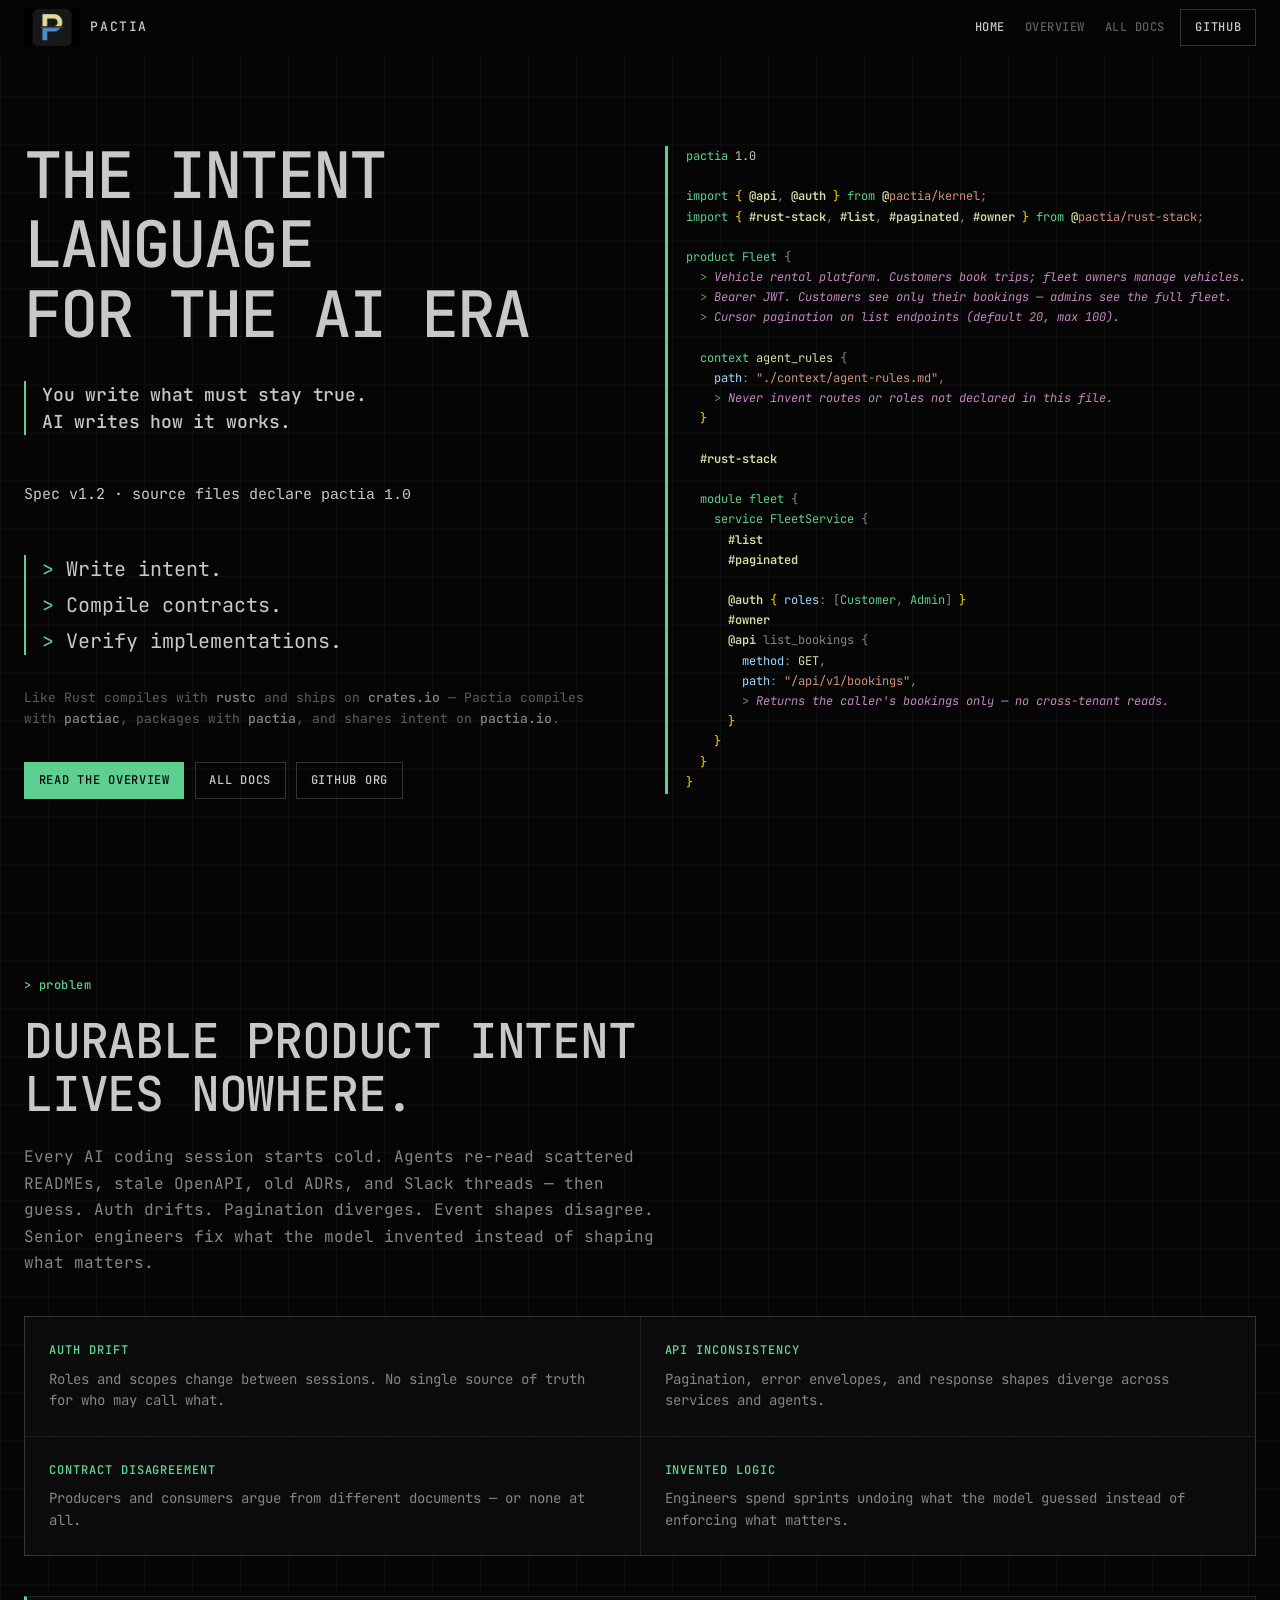
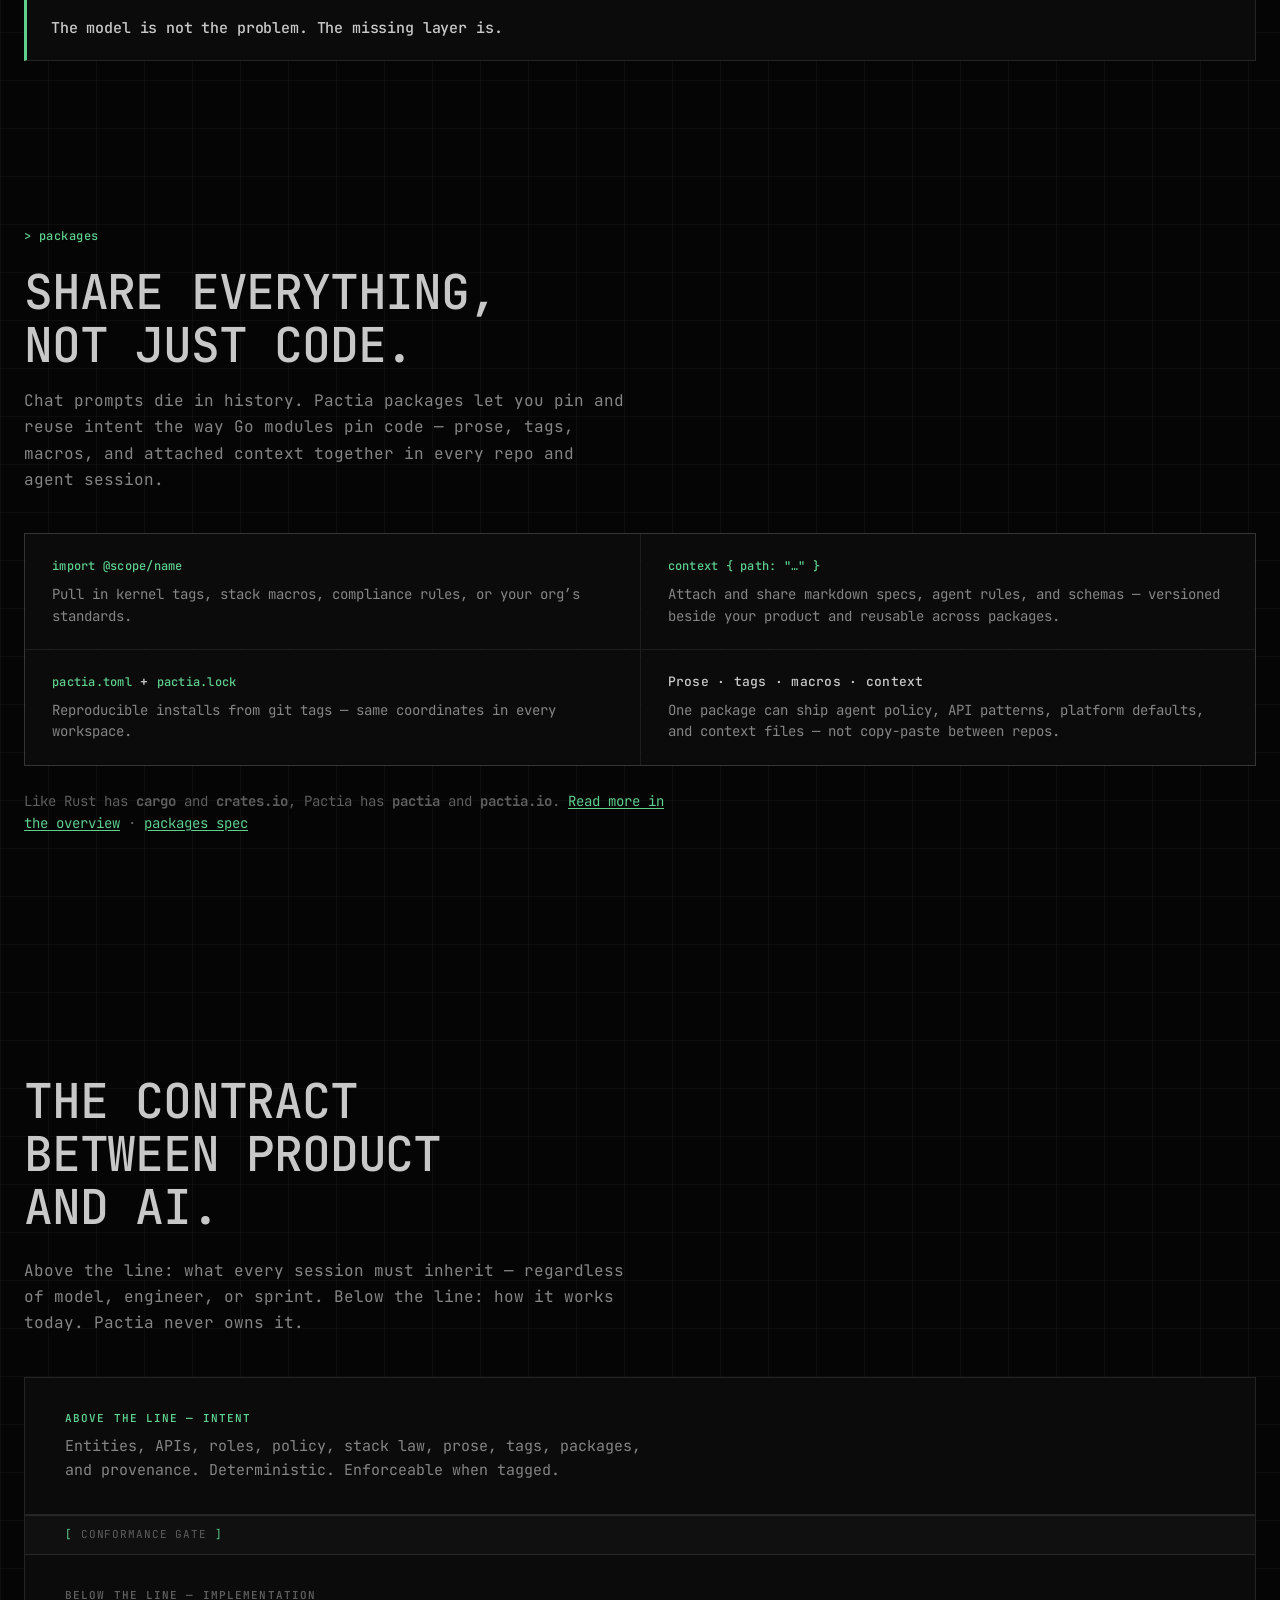
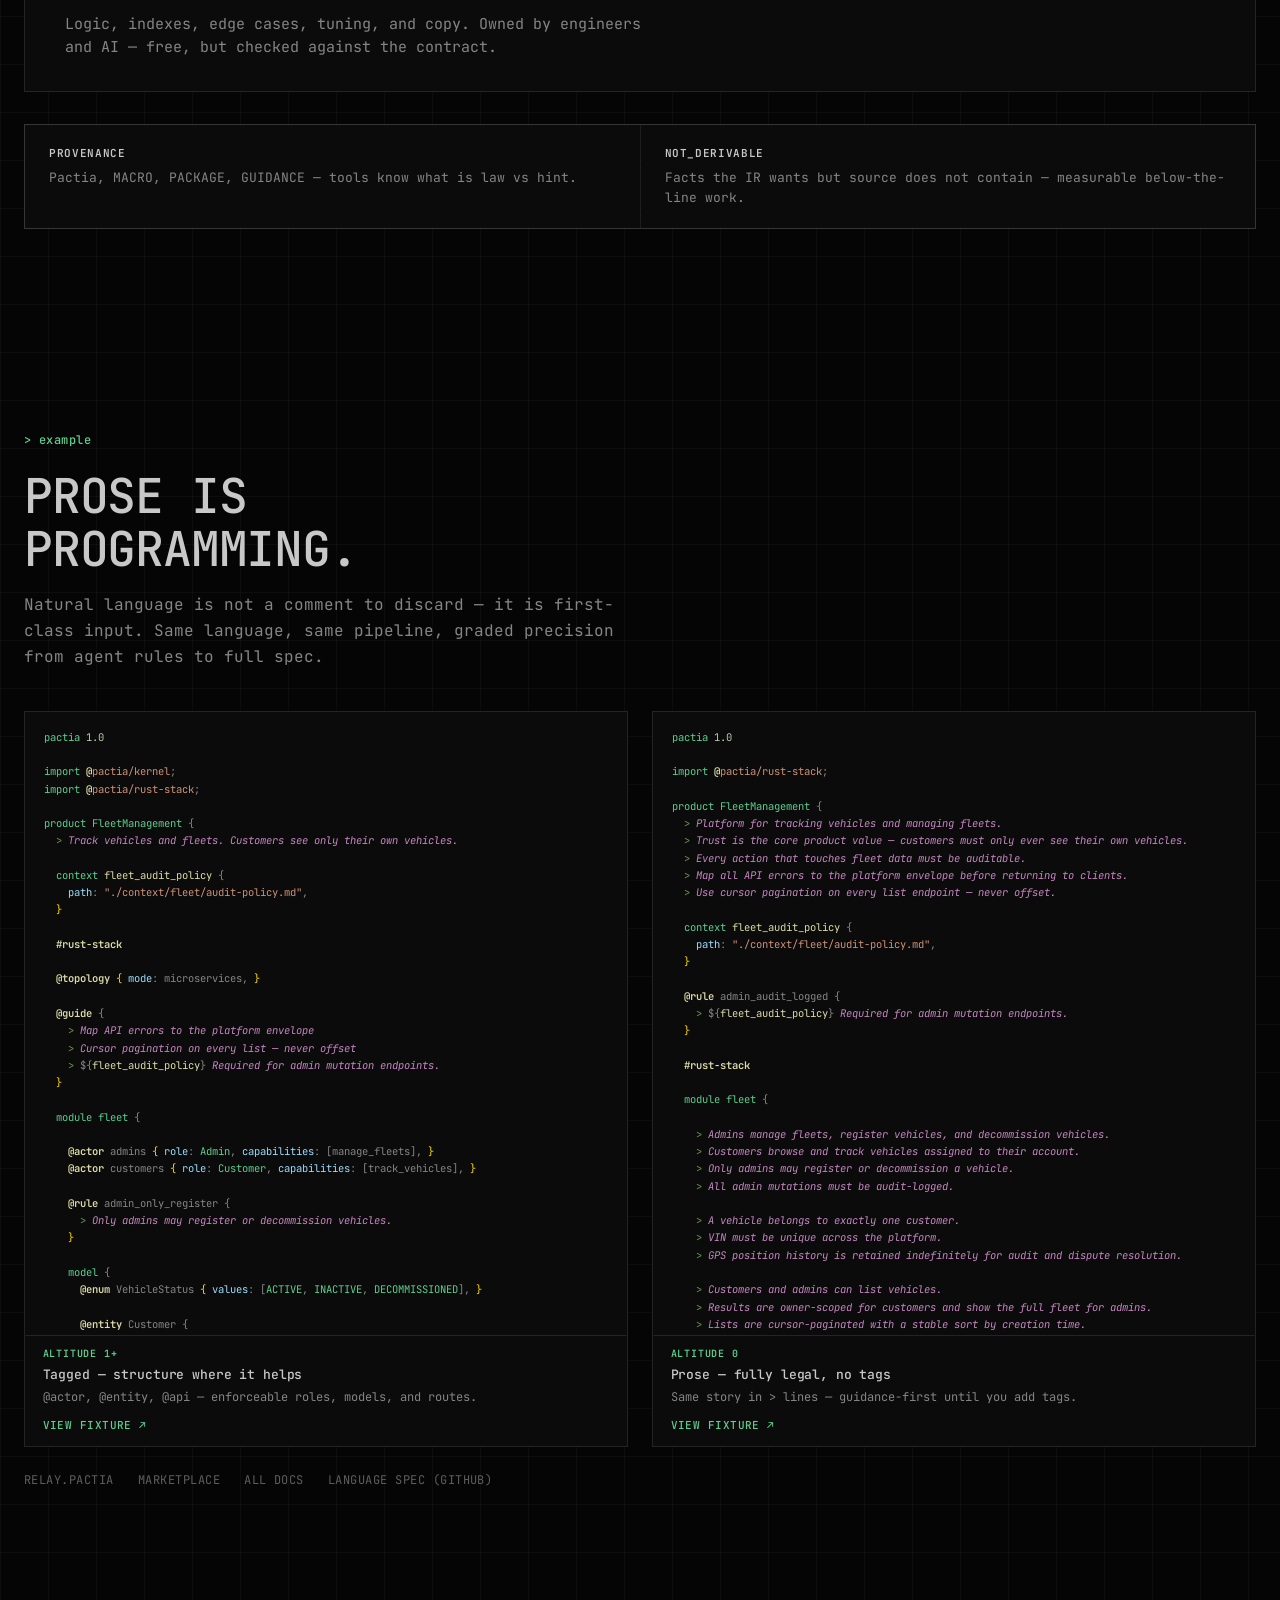
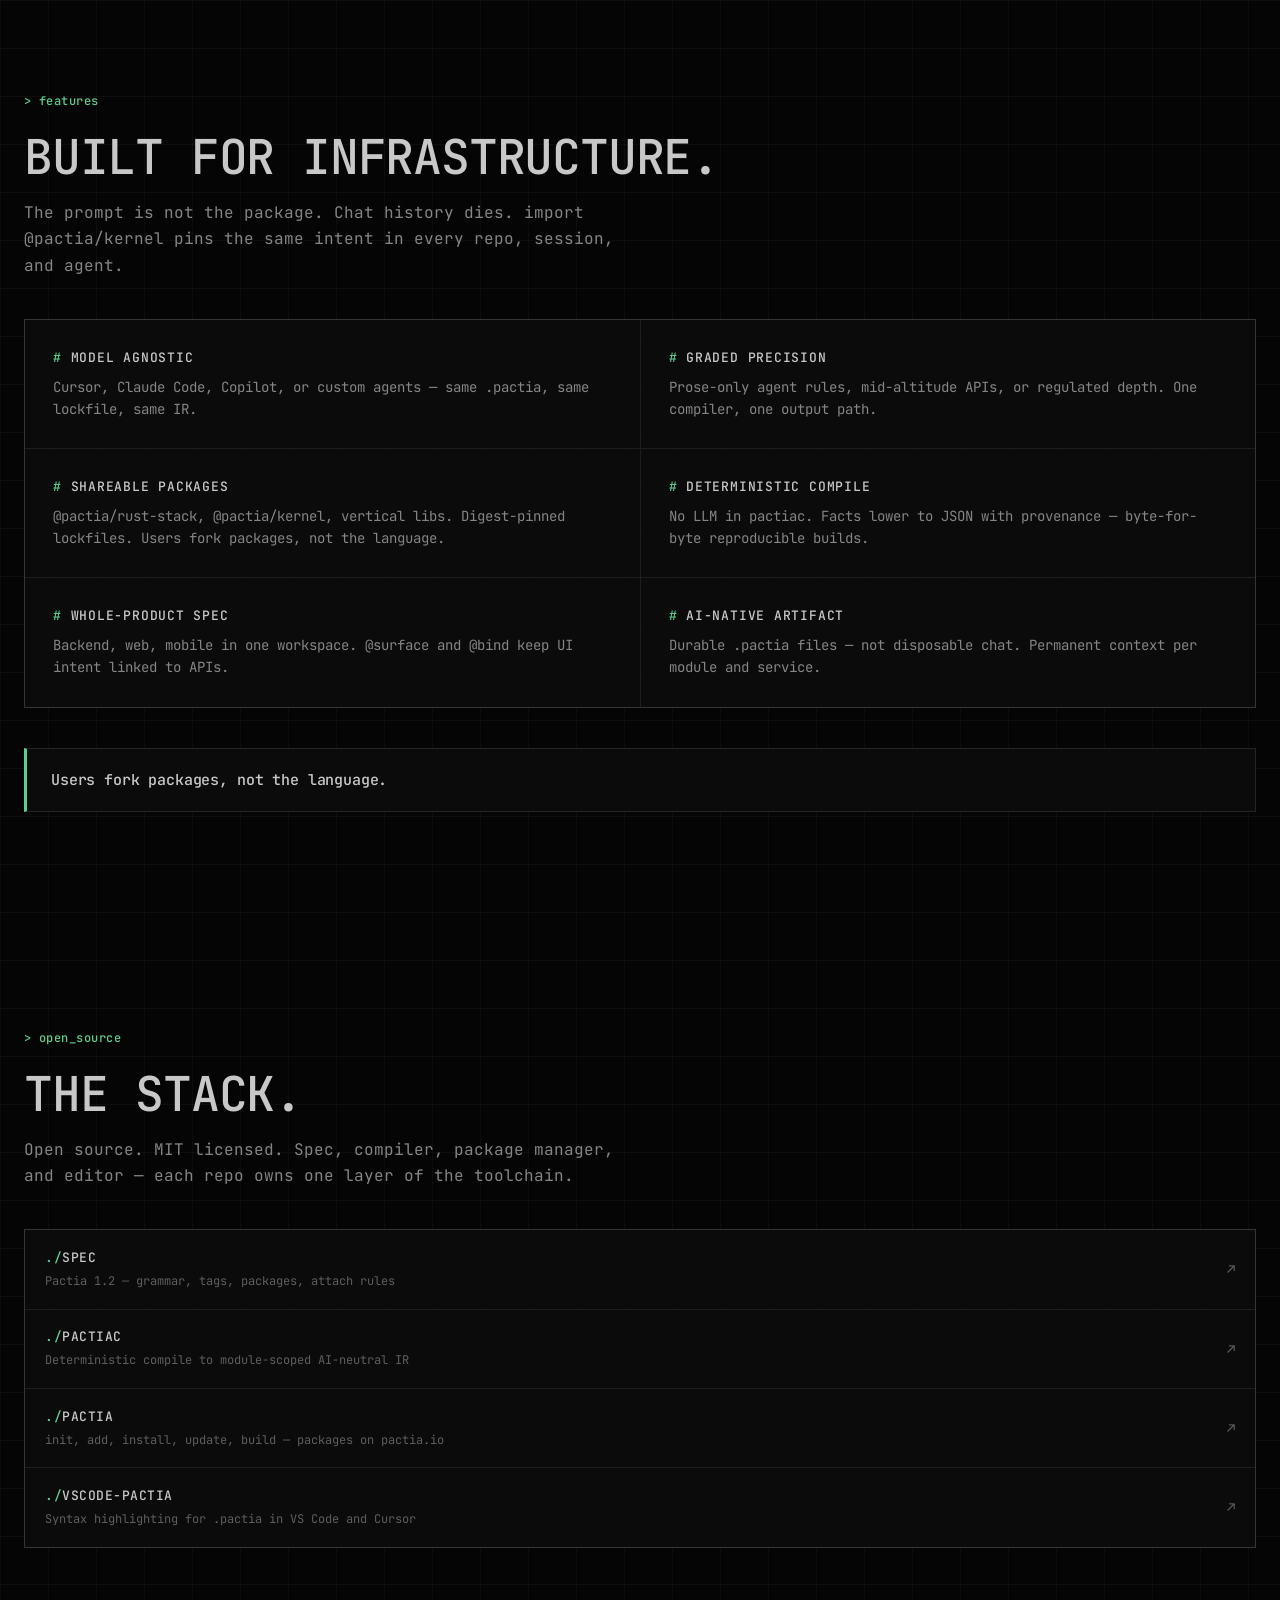
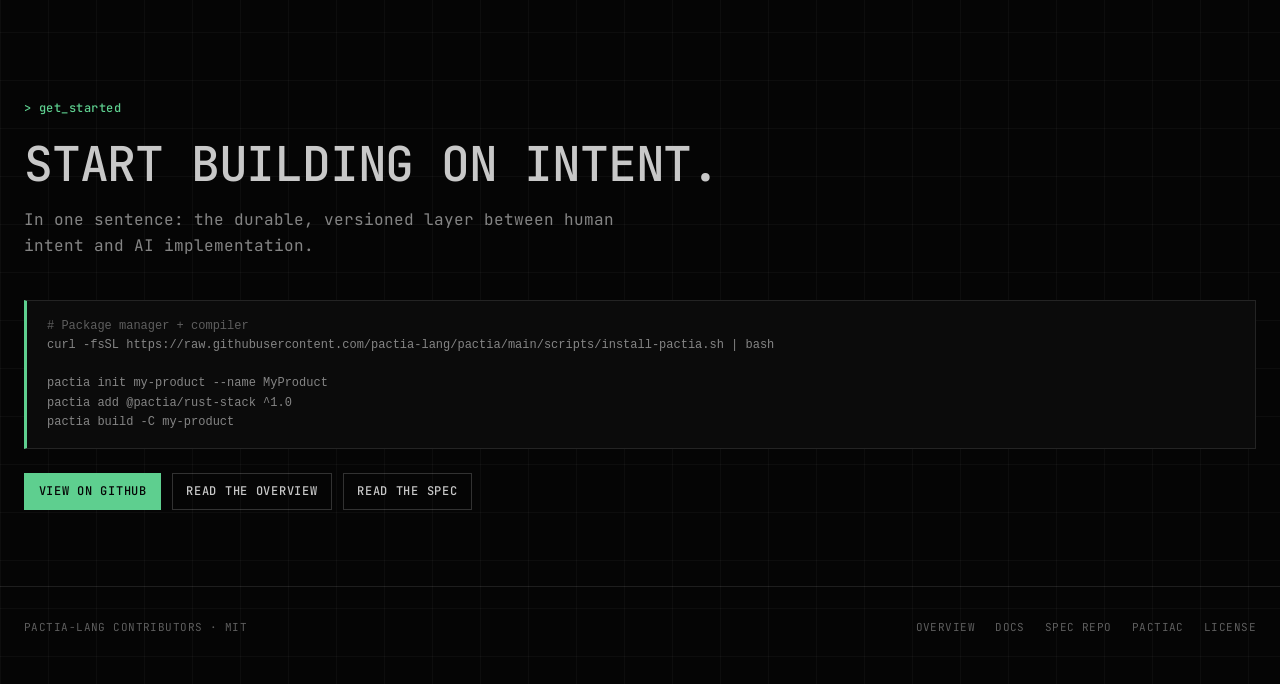
==== commit f58f0073: "fix: align website with Pactia 1.2 spec - Fix hero snippet placement: wrap @auth/@api in module/serv" ====
--- a/index.html
+++ b/index.html
@@ -47,6 +47,7 @@
               You write what must stay true.<br />
               AI writes how it works.
             </p>
+            <p class="hero-version">Spec v1.2 · source files declare <code>pactia 1.0</code></p>
             <div class="hero-lines">
               <p class="hero-line is-accent">Write intent.</p>
               <p class="hero-line is-accent">Compile contracts.</p>
@@ -85,29 +86,34 @@
           <div class="hero-snippet" data-reveal aria-label="Pactia example">
             <pre class="hero-snippet__code docs-pre docs-pre--pactia"><code class="docs-code docs-code--pactia pactia-highlight"><span class="pactia-tm-keyword">pactia</span> <span class="pactia-tm-number">1.0</span>
 
-<span class="pactia-tm-keyword">import</span> <span class="pactia-tm-punct">{</span> <span class="pactia-tm-tag">@</span><span class="pactia-tm-tag">api</span>, <span class="pactia-tm-tag">@</span><span class="pactia-tm-tag">auth</span>, <span class="pactia-tm-tag">#</span><span class="pactia-tm-tag">list</span>, <span class="pactia-tm-tag">#</span><span class="pactia-tm-tag">paginated</span>, <span class="pactia-tm-tag">#</span><span class="pactia-tm-tag">owner</span> <span class="pactia-tm-punct">}</span> <span class="pactia-tm-keyword">from</span> <span class="pactia-tm-tag">@</span><span class="pactia-tm-path">pactia/kernel</span>;
-<span class="pactia-tm-keyword">import</span> <span class="pactia-tm-punct">{</span> <span class="pactia-tm-tag">#</span><span class="pactia-tm-tag">rust-stack</span> <span class="pactia-tm-punct">}</span> <span class="pactia-tm-keyword">from</span> <span class="pactia-tm-tag">@</span><span class="pactia-tm-path">pactia/rust-stack</span>;
+<span class="pactia-tm-keyword">import</span> <span class="pactia-tm-punct">{</span> <span class="pactia-tm-tag">@</span><span class="pactia-tm-tag">api</span>, <span class="pactia-tm-tag">@</span><span class="pactia-tm-tag">auth</span> <span class="pactia-tm-punct">}</span> <span class="pactia-tm-keyword">from</span> <span class="pactia-tm-tag">@</span><span class="pactia-tm-path">pactia/kernel</span>;
+<span class="pactia-tm-keyword">import</span> <span class="pactia-tm-punct">{</span> <span class="pactia-tm-tag">#</span><span class="pactia-tm-tag">rust-stack</span>, <span class="pactia-tm-tag">#</span><span class="pactia-tm-tag">list</span>, <span class="pactia-tm-tag">#</span><span class="pactia-tm-tag">paginated</span>, <span class="pactia-tm-tag">#</span><span class="pactia-tm-tag">owner</span> <span class="pactia-tm-punct">}</span> <span class="pactia-tm-keyword">from</span> <span class="pactia-tm-tag">@</span><span class="pactia-tm-path">pactia/rust-stack</span>;
 
 <span class="pactia-tm-keyword">product</span> <span class="pactia-tm-type">Fleet</span> {
-  <span class="pactia-tm-prose-marker">&gt; </span><span class="pactia-tm-prose">Vehicle rental platform. Customers book trips; fleet owners manage vehicles.</span>
-  <span class="pactia-tm-prose-marker">&gt; </span><span class="pactia-tm-prose">Bearer JWT. Customers see only their bookings — admins see the full fleet.</span>
-  <span class="pactia-tm-prose-marker">&gt; </span><span class="pactia-tm-prose">Cursor pagination on list endpoints (default 20, max 100).</span>
+  <span class="pactia-tm-prose-marker">> </span><span class="pactia-tm-prose">Vehicle rental platform. Customers book trips; fleet owners manage vehicles.</span>
+  <span class="pactia-tm-prose-marker">> </span><span class="pactia-tm-prose">Bearer JWT. Customers see only their bookings — admins see the full fleet.</span>
+  <span class="pactia-tm-prose-marker">> </span><span class="pactia-tm-prose">Cursor pagination on list endpoints (default 20, max 100).</span>
 
   <span class="pactia-tm-keyword">context</span> <span class="pactia-tm-constant">agent_rules</span> {
-    <span class="pactia-tm-key">path</span>: <span class="pactia-tm-string">&quot;</span><span class="pactia-tm-string">./context/agent-rules.md</span><span class="pactia-tm-string">&quot;</span>,
-    <span class="pactia-tm-prose-marker">&gt; </span><span class="pactia-tm-prose">Never invent routes or roles not declared in this file.</span>
+    <span class="pactia-tm-key">path</span>: <span class="pactia-tm-string">"</span><span class="pactia-tm-string">./context/agent-rules.md</span><span class="pactia-tm-string">"</span>,
+    <span class="pactia-tm-prose-marker">> </span><span class="pactia-tm-prose">Never invent routes or roles not declared in this file.</span>
 <span class="pactia-tm-punct">  }</span>
 
   <span class="pactia-tm-tag">#</span><span class="pactia-tm-tag">rust-stack</span>
-  <span class="pactia-tm-tag">#</span><span class="pactia-tm-tag">list</span>
-  <span class="pactia-tm-tag">#</span><span class="pactia-tm-tag">paginated</span>
-
-  <span class="pactia-tm-tag">@</span><span class="pactia-tm-tag">auth</span> <span class="pactia-tm-punct">{</span> <span class="pactia-tm-key">roles</span>: [<span class="pactia-tm-type">Customer</span>, <span class="pactia-tm-type">Admin</span>] <span class="pactia-tm-punct">}</span>
-  <span class="pactia-tm-tag">#</span><span class="pactia-tm-tag">owner</span>
-  <span class="pactia-tm-tag">@</span><span class="pactia-tm-tag">api</span> list_bookings {
-    <span class="pactia-tm-key">method</span>: <span class="pactia-tm-constant">GET</span>,
-    <span class="pactia-tm-key">path</span>: <span class="pactia-tm-string">&quot;</span><span class="pactia-tm-string">/api/v1/bookings</span><span class="pactia-tm-string">&quot;</span>,
-    <span class="pactia-tm-prose-marker">&gt; </span><span class="pactia-tm-prose">Returns the caller's bookings only — no cross-tenant reads.</span>
+
+  <span class="pactia-tm-keyword">module</span> <span class="pactia-tm-type">fleet</span> {
+    <span class="pactia-tm-keyword">service</span> <span class="pactia-tm-type">FleetService</span> {
+      <span class="pactia-tm-tag">#</span><span class="pactia-tm-tag">list</span>
+      <span class="pactia-tm-tag">#</span><span class="pactia-tm-tag">paginated</span>
+
+      <span class="pactia-tm-tag">@</span><span class="pactia-tm-tag">auth</span> <span class="pactia-tm-punct">{</span> <span class="pactia-tm-key">roles</span>: [<span class="pactia-tm-type">Customer</span>, <span class="pactia-tm-type">Admin</span>] <span class="pactia-tm-punct">}</span>
+      <span class="pactia-tm-tag">#</span><span class="pactia-tm-tag">owner</span>
+      <span class="pactia-tm-tag">@</span><span class="pactia-tm-tag">api</span> list_bookings {
+        <span class="pactia-tm-key">method</span>: <span class="pactia-tm-constant">GET</span>,
+        <span class="pactia-tm-key">path</span>: <span class="pactia-tm-string">"</span><span class="pactia-tm-string">/api/v1/bookings</span><span class="pactia-tm-string">"</span>,
+        <span class="pactia-tm-prose-marker">> </span><span class="pactia-tm-prose">Returns the caller's bookings only — no cross-tenant reads.</span>
+<span class="pactia-tm-punct">      }</span>
+<span class="pactia-tm-punct">    }</span>
 <span class="pactia-tm-punct">  }</span>
 <span class="pactia-tm-punct">}</span></code></pre>
           </div>
@@ -116,7 +122,7 @@
 
       <section class="section section-tight" id="problem">
         <div class="container">
-          <p class="label" data-reveal>&gt; problem</p>
+          <p class="label" data-reveal>> problem</p>
           <h2 class="display-lg" data-reveal style="margin-bottom: 1.5rem; max-width: 22ch">
             Durable product intent lives nowhere.
           </h2>
@@ -152,7 +158,7 @@
 
       <section class="section section-tight" id="packages">
         <div class="container">
-          <p class="label" data-reveal>&gt; packages</p>
+          <p class="label" data-reveal>> packages</p>
           <h2 class="display-lg" data-reveal style="margin-bottom: 1rem; max-width: 20ch">
             Share everything,<br />not just code.
           </h2>
@@ -169,7 +175,7 @@
               </p>
             </li>
             <li class="packages-item">
-              <p class="packages-item__syntax"><code>context { path: &quot;&hellip;&quot; }</code></p>
+              <p class="packages-item__syntax"><code>context { path: "&hellip;" }</code></p>
               <p class="packages-item__desc">
                 Attach and share markdown specs, agent rules, and schemas — versioned beside your product and reusable across packages.
               </p>
@@ -199,7 +205,7 @@
 
       <section class="section" id="intent-line">
         <div class="container">
-          <p class="label" data-reveal>&gt; intent_line</p>
+          <p class="label" data-reveal>> intent_line</p>
           <h2 class="display-lg" data-reveal style="margin-bottom: 1.5rem; max-width: 20ch">
             The contract<br />between product<br />and AI.
           </h2>
@@ -239,7 +245,7 @@
 
       <section class="section section-tight" id="example">
         <div class="container">
-          <p class="label" data-reveal>&gt; example</p>
+          <p class="label" data-reveal>> example</p>
           <h2 class="display-lg" data-reveal style="margin-bottom: 1rem; max-width: 18ch">
             Prose is<br />programming.
           </h2>
@@ -262,10 +268,10 @@
 <span class="pactia-tm-keyword">import</span> <span class="pactia-tm-tag">@</span><span class="pactia-tm-path">pactia/rust-stack</span>;
 
 <span class="pactia-tm-keyword">product</span> <span class="pactia-tm-type">FleetManagement</span> {
-  <span class="pactia-tm-prose-marker">&gt; </span><span class="pactia-tm-prose">Track vehicles and fleets. Customers see only their own vehicles.</span>
+  <span class="pactia-tm-prose-marker">> </span><span class="pactia-tm-prose">Track vehicles and fleets. Customers see only their own vehicles.</span>
 
   <span class="pactia-tm-keyword">context</span> <span class="pactia-tm-constant">fleet_audit_policy</span> {
-    <span class="pactia-tm-key">path</span>: <span class="pactia-tm-string">&quot;</span><span class="pactia-tm-string">./context/fleet/audit-policy.md</span><span class="pactia-tm-string">&quot;</span>,    
+    <span class="pactia-tm-key">path</span>: <span class="pactia-tm-string">"</span><span class="pactia-tm-string">./context/fleet/audit-policy.md</span><span class="pactia-tm-string">"</span>,    
 <span class="pactia-tm-punct">  }</span>
 
   <span class="pactia-tm-tag">#</span><span class="pactia-tm-tag">rust-stack</span>
@@ -273,9 +279,9 @@
   <span class="pactia-tm-tag">@</span><span class="pactia-tm-tag">topology</span> <span class="pactia-tm-punct">{</span> <span class="pactia-tm-key">mode</span>: microservices, <span class="pactia-tm-punct">}</span>
 
   <span class="pactia-tm-tag">@</span><span class="pactia-tm-tag">guide</span> {
-    <span class="pactia-tm-prose-marker">&gt; </span><span class="pactia-tm-prose">Map API errors to the platform envelope</span>
-    <span class="pactia-tm-prose-marker">&gt; </span><span class="pactia-tm-prose">Cursor pagination on every list — never offset</span>
-    <span class="pactia-tm-prose-marker">&gt; </span>${<span class="pactia-tm-constant">fleet_audit_policy</span>}<span class="pactia-tm-prose"> Required for admin mutation endpoints.</span>
+    <span class="pactia-tm-prose-marker">> </span><span class="pactia-tm-prose">Map API errors to the platform envelope</span>
+    <span class="pactia-tm-prose-marker">> </span><span class="pactia-tm-prose">Cursor pagination on every list — never offset</span>
+    <span class="pactia-tm-prose-marker">> </span>${<span class="pactia-tm-constant">fleet_audit_policy</span>}<span class="pactia-tm-prose"> Required for admin mutation endpoints.</span>
 <span class="pactia-tm-punct">  }</span>
 
   <span class="pactia-tm-keyword">module</span> <span class="pactia-tm-type">fleet</span> {
@@ -284,7 +290,7 @@
     <span class="pactia-tm-tag">@</span><span class="pactia-tm-tag">actor</span> customers <span class="pactia-tm-punct">{</span> <span class="pactia-tm-key">role</span>: <span class="pactia-tm-type">Customer</span>, <span class="pactia-tm-key">capabilities</span>: [track_vehicles], <span class="pactia-tm-punct">}</span>
 
     <span class="pactia-tm-tag">@</span><span class="pactia-tm-tag">rule</span> admin_only_register {
-      <span class="pactia-tm-prose-marker">&gt; </span><span class="pactia-tm-prose">Only admins may register or decommission vehicles.</span>
+      <span class="pactia-tm-prose-marker">> </span><span class="pactia-tm-prose">Only admins may register or decommission vehicles.</span>
 <span class="pactia-tm-punct">    }</span>
 
     <span class="pactia-tm-keyword">model</span> {
@@ -324,11 +330,11 @@
 <span class="pactia-tm-punct">      }</span>
 <span class="pactia-tm-punct">    }</span>
 
-    <span class="pactia-tm-tag">@</span><span class="pactia-tm-tag">security</span> fleet <span class="pactia-tm-punct">{</span> <span class="pactia-tm-prose-marker">&gt; </span><span class="pactia-tm-prose">All admin mutations must be audit-logged</span> <span class="pactia-tm-punct">}</span>
+    <span class="pactia-tm-tag">@</span><span class="pactia-tm-tag">security</span> fleet <span class="pactia-tm-punct">{</span> <span class="pactia-tm-prose-marker">> </span><span class="pactia-tm-prose">All admin mutations must be audit-logged</span> <span class="pactia-tm-punct">}</span>
 
     <span class="pactia-tm-keyword">service</span> <span class="pactia-tm-type">FleetService</span> {
       <span class="pactia-tm-tag">#</span><span class="pactia-tm-tag">database</span>
-      <span class="pactia-tm-prose-marker">&gt; </span><span class="pactia-tm-prose">Fleet tracking API</span>
+      <span class="pactia-tm-prose-marker">> </span><span class="pactia-tm-prose">Fleet tracking API</span>
 
       <span class="pactia-tm-tag">@</span><span class="pactia-tm-tag">auth</span> <span class="pactia-tm-punct">{</span> <span class="pactia-tm-key">roles</span>: [<span class="pactia-tm-type">Customer</span>, <span class="pactia-tm-type">Admin</span>] <span class="pactia-tm-punct">}</span>
 
@@ -336,7 +342,7 @@
       <span class="pactia-tm-tag">@@</span><span class="pactia-tm-tag">output</span> <span class="pactia-tm-type">VehicleListResponse</span>
       <span class="pactia-tm-tag">@</span><span class="pactia-tm-tag">api</span> list_vehicles {
         <span class="pactia-tm-key">method</span>: <span class="pactia-tm-constant">GET</span>,
-        <span class="pactia-tm-key">path</span>: <span class="pactia-tm-string">&quot;</span><span class="pactia-tm-string">/api/v1/vehicles</span><span class="pactia-tm-string">&quot;</span>,
+        <span class="pactia-tm-key">path</span>: <span class="pactia-tm-string">"</span><span class="pactia-tm-string">/api/v1/vehicles</span><span class="pactia-tm-string">"</span>,
 <span class="pactia-tm-punct">      }</span>
 
       <span class="pactia-tm-tag">@</span><span class="pactia-tm-tag">auth</span> <span class="pactia-tm-punct">{</span> <span class="pactia-tm-key">roles</span>: [<span class="pactia-tm-type">Admin</span>] <span class="pactia-tm-punct">}</span>
@@ -344,13 +350,13 @@
       <span class="pactia-tm-tag">@@</span><span class="pactia-tm-tag">output</span> <span class="pactia-tm-type">CreateVehicleResponse</span>
       <span class="pactia-tm-tag">@</span><span class="pactia-tm-tag">api</span> create_vehicle {
         <span class="pactia-tm-key">method</span>: <span class="pactia-tm-constant">POST</span>,
-        <span class="pactia-tm-key">path</span>: <span class="pactia-tm-string">&quot;</span><span class="pactia-tm-string">/api/v1/vehicles</span><span class="pactia-tm-string">&quot;</span>,
+        <span class="pactia-tm-key">path</span>: <span class="pactia-tm-string">"</span><span class="pactia-tm-string">/api/v1/vehicles</span><span class="pactia-tm-string">"</span>,
 <span class="pactia-tm-punct">      }</span>
 
       <span class="pactia-tm-tag">@</span><span class="pactia-tm-tag">test</span> admin_registers_vehicle {
-        <span class="pactia-tm-key">name</span>: <span class="pactia-tm-string">&quot;</span><span class="pactia-tm-string">Admin registers a vehicle</span><span class="pactia-tm-string">&quot;</span>,
-        <span class="pactia-tm-key">when</span>: <span class="pactia-tm-string">&quot;</span><span class="pactia-tm-string">Admin is logged in and POST /api/v1/vehicles with valid body</span><span class="pactia-tm-string">&quot;</span>,
-        <span class="pactia-tm-key">then</span>: <span class="pactia-tm-string">&quot;</span><span class="pactia-tm-string">status is 201</span><span class="pactia-tm-string">&quot;</span>,
+        <span class="pactia-tm-key">name</span>: <span class="pactia-tm-string">"</span><span class="pactia-tm-string">Admin registers a vehicle</span><span class="pactia-tm-string">"</span>,
+        <span class="pactia-tm-key">when</span>: <span class="pactia-tm-string">"</span><span class="pactia-tm-string">Admin is logged in and POST /api/v1/vehicles with valid body</span><span class="pactia-tm-string">"</span>,
+        <span class="pactia-tm-key">then</span>: <span class="pactia-tm-string">"</span><span class="pactia-tm-string">status is 201</span><span class="pactia-tm-string">"</span>,
 <span class="pactia-tm-punct">      }</span>
 <span class="pactia-tm-punct">    }</span>
 <span class="pactia-tm-punct">  }</span>
@@ -376,50 +382,50 @@
 <span class="pactia-tm-keyword">import</span> <span class="pactia-tm-tag">@</span><span class="pactia-tm-path">pactia/rust-stack</span>;
 
 <span class="pactia-tm-keyword">product</span> <span class="pactia-tm-type">FleetManagement</span> {
-  <span class="pactia-tm-prose-marker">&gt; </span><span class="pactia-tm-prose">Platform for tracking vehicles and managing fleets.</span>
-  <span class="pactia-tm-prose-marker">&gt; </span><span class="pactia-tm-prose">Trust is the core product value — customers must only ever see their own vehicles.</span>
-  <span class="pactia-tm-prose-marker">&gt; </span><span class="pactia-tm-prose">Every action that touches fleet data must be auditable.</span>
-  <span class="pactia-tm-prose-marker">&gt; </span><span class="pactia-tm-prose">Map all API errors to the platform envelope before returning to clients.</span>
-  <span class="pactia-tm-prose-marker">&gt; </span><span class="pactia-tm-prose">Use cursor pagination on every list endpoint — never offset.</span>
+  <span class="pactia-tm-prose-marker">> </span><span class="pactia-tm-prose">Platform for tracking vehicles and managing fleets.</span>
+  <span class="pactia-tm-prose-marker">> </span><span class="pactia-tm-prose">Trust is the core product value — customers must only ever see their own vehicles.</span>
+  <span class="pactia-tm-prose-marker">> </span><span class="pactia-tm-prose">Every action that touches fleet data must be auditable.</span>
+  <span class="pactia-tm-prose-marker">> </span><span class="pactia-tm-prose">Map all API errors to the platform envelope before returning to clients.</span>
+  <span class="pactia-tm-prose-marker">> </span><span class="pactia-tm-prose">Use cursor pagination on every list endpoint — never offset.</span>
 
   <span class="pactia-tm-keyword">context</span> <span class="pactia-tm-constant">fleet_audit_policy</span> {
-    <span class="pactia-tm-key">path</span>: <span class="pactia-tm-string">&quot;</span><span class="pactia-tm-string">./context/fleet/audit-policy.md</span><span class="pactia-tm-string">&quot;</span>,    
+    <span class="pactia-tm-key">path</span>: <span class="pactia-tm-string">"</span><span class="pactia-tm-string">./context/fleet/audit-policy.md</span><span class="pactia-tm-string">"</span>,    
 <span class="pactia-tm-punct">  }</span>
 
   <span class="pactia-tm-tag">@</span><span class="pactia-tm-tag">rule</span> admin_audit_logged {
-    <span class="pactia-tm-prose-marker">&gt; </span>${<span class="pactia-tm-constant">fleet_audit_policy</span>}<span class="pactia-tm-prose"> Required for admin mutation endpoints.</span>
+    <span class="pactia-tm-prose-marker">> </span>${<span class="pactia-tm-constant">fleet_audit_policy</span>}<span class="pactia-tm-prose"> Required for admin mutation endpoints.</span>
 <span class="pactia-tm-punct">  }</span>
 
   <span class="pactia-tm-tag">#</span><span class="pactia-tm-tag">rust-stack</span>
 
   <span class="pactia-tm-keyword">module</span> <span class="pactia-tm-type">fleet</span> {
 
-    <span class="pactia-tm-prose-marker">&gt; </span><span class="pactia-tm-prose">Admins manage fleets, register vehicles, and decommission vehicles.</span>
-    <span class="pactia-tm-prose-marker">&gt; </span><span class="pactia-tm-prose">Customers browse and track vehicles assigned to their account.</span>
-    <span class="pactia-tm-prose-marker">&gt; </span><span class="pactia-tm-prose">Only admins may register or decommission a vehicle.</span>
-    <span class="pactia-tm-prose-marker">&gt; </span><span class="pactia-tm-prose">All admin mutations must be audit-logged.</span>
-
-    <span class="pactia-tm-prose-marker">&gt; </span><span class="pactia-tm-prose">A vehicle belongs to exactly one customer.</span>
-    <span class="pactia-tm-prose-marker">&gt; </span><span class="pactia-tm-prose">VIN must be unique across the platform.</span>
-    <span class="pactia-tm-prose-marker">&gt; </span><span class="pactia-tm-prose">GPS position history is retained indefinitely for audit and dispute resolution.</span>
-
-    <span class="pactia-tm-prose-marker">&gt; </span><span class="pactia-tm-prose">Customers and admins can list vehicles.</span>
-    <span class="pactia-tm-prose-marker">&gt; </span><span class="pactia-tm-prose">Results are owner-scoped for customers and show the full fleet for admins.</span>
-    <span class="pactia-tm-prose-marker">&gt; </span><span class="pactia-tm-prose">Lists are cursor-paginated with a stable sort by creation time.</span>
-
-    <span class="pactia-tm-prose-marker">&gt; </span><span class="pactia-tm-prose">Only admins may create a vehicle.</span>
-    <span class="pactia-tm-prose-marker">&gt; </span><span class="pactia-tm-prose">Creating a vehicle requires a valid customer, VIN, label, and device binding.</span>
-    <span class="pactia-tm-prose-marker">&gt; </span><span class="pactia-tm-prose">A vehicle.created notification is emitted when registration succeeds.</span>
-
-    <span class="pactia-tm-prose-marker">&gt; </span><span class="pactia-tm-prose">Customers who attempt to register a vehicle receive forbidden — not found masking.</span>
-    <span class="pactia-tm-prose-marker">&gt; </span><span class="pactia-tm-prose">Duplicate VIN registration returns conflict with a clear error code.</span>
+    <span class="pactia-tm-prose-marker">> </span><span class="pactia-tm-prose">Admins manage fleets, register vehicles, and decommission vehicles.</span>
+    <span class="pactia-tm-prose-marker">> </span><span class="pactia-tm-prose">Customers browse and track vehicles assigned to their account.</span>
+    <span class="pactia-tm-prose-marker">> </span><span class="pactia-tm-prose">Only admins may register or decommission a vehicle.</span>
+    <span class="pactia-tm-prose-marker">> </span><span class="pactia-tm-prose">All admin mutations must be audit-logged.</span>
+
+    <span class="pactia-tm-prose-marker">> </span><span class="pactia-tm-prose">A vehicle belongs to exactly one customer.</span>
+    <span class="pactia-tm-prose-marker">> </span><span class="pactia-tm-prose">VIN must be unique across the platform.</span>
+    <span class="pactia-tm-prose-marker">> </span><span class="pactia-tm-prose">GPS position history is retained indefinitely for audit and dispute resolution.</span>
+
+    <span class="pactia-tm-prose-marker">> </span><span class="pactia-tm-prose">Customers and admins can list vehicles.</span>
+    <span class="pactia-tm-prose-marker">> </span><span class="pactia-tm-prose">Results are owner-scoped for customers and show the full fleet for admins.</span>
+    <span class="pactia-tm-prose-marker">> </span><span class="pactia-tm-prose">Lists are cursor-paginated with a stable sort by creation time.</span>
+
+    <span class="pactia-tm-prose-marker">> </span><span class="pactia-tm-prose">Only admins may create a vehicle.</span>
+    <span class="pactia-tm-prose-marker">> </span><span class="pactia-tm-prose">Creating a vehicle requires a valid customer, VIN, label, and device binding.</span>
+    <span class="pactia-tm-prose-marker">> </span><span class="pactia-tm-prose">A vehicle.created notification is emitted when registration succeeds.</span>
+
+    <span class="pactia-tm-prose-marker">> </span><span class="pactia-tm-prose">Customers who attempt to register a vehicle receive forbidden — not found masking.</span>
+    <span class="pactia-tm-prose-marker">> </span><span class="pactia-tm-prose">Duplicate VIN registration returns conflict with a clear error code.</span>
 <span class="pactia-tm-punct">  }</span>
 <span class="pactia-tm-punct">}</span></code></pre>
               <span class="example-card__body">
                 <p class="example-card__label">Altitude 0</p>
                 <p class="example-card__title">Prose — fully legal, no tags</p>
                 <p class="example-card__desc">
-                  Same story in &gt; lines — guidance-first until you add tags.
+                  Same story in > lines — guidance-first until you add tags.
                 </p>
                 <span class="example-card__link">View fixture &#8599;</span>
               </span>
@@ -437,7 +443,7 @@
 
       <section class="section" id="features">
         <div class="container">
-          <p class="label" data-reveal>&gt; features</p>
+          <p class="label" data-reveal>> features</p>
           <h2 class="display-lg" data-reveal style="margin-bottom: 1rem">
             Built for infrastructure.
           </h2>
@@ -479,7 +485,7 @@
 
       <section class="section section-tight" id="open-source">
         <div class="container">
-          <p class="label" data-reveal>&gt; open_source</p>
+          <p class="label" data-reveal>> open_source</p>
           <h2 class="display-lg" data-reveal style="margin-bottom: 1rem">
             The stack.
           </h2>
@@ -522,7 +528,7 @@
 
       <section class="section section-tight" id="github">
         <div class="container">
-          <p class="label" data-reveal>&gt; get_started</p>
+          <p class="label" data-reveal>> get_started</p>
           <h2 class="display-lg" data-reveal style="margin-bottom: 1rem">
             Start building on intent.
           </h2>
@@ -577,4 +583,4 @@
     <script src="assets/site-nav.js"></script>
     <script src="assets/landing.js"></script>
   </body>
-</html>
+</html>
